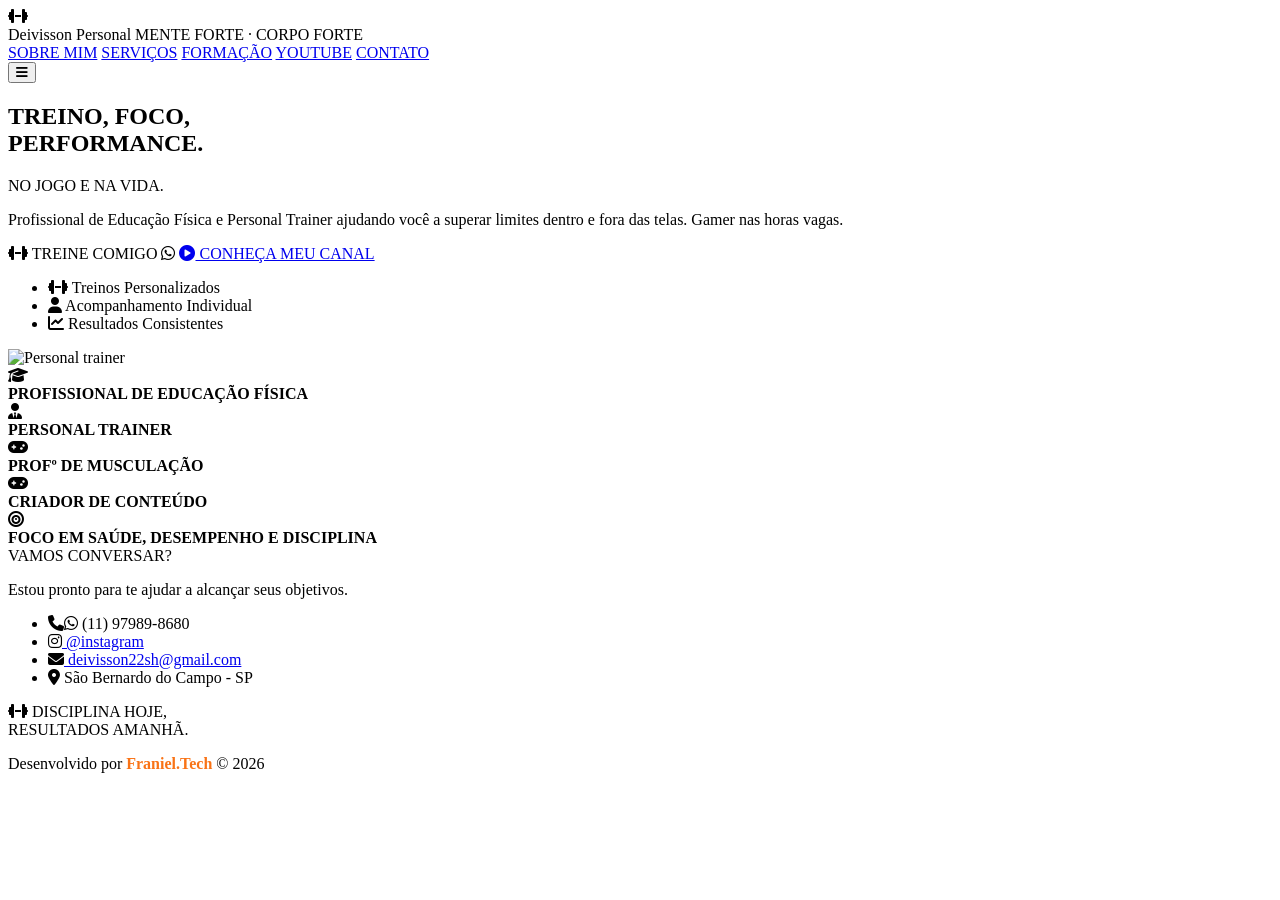
==== index.html @ 3bd62e5f "Commit inicial Upload de Index" ====
<!DOCTYPE html>
<html lang="pt-BR">
<head>
<meta charset="UTF-8">
<meta name="viewport" content="width=device-width, initial-scale=1.0">
<title>Deivisson Personal-T</title>
<link rel="preconnect" href="https://fonts.googleapis.com">
<link href="https://fonts.googleapis.com/css2?family=Poppins:wght@400;500;600;700;800;900&family=Inter:wght@400;500;600;700&display=swap" rel="stylesheet">
<link rel="stylesheet" href="https://cdnjs.cloudflare.com/ajax/libs/font-awesome/6.5.1/css/all.min.css">
<link rel="stylesheet" href="./style/style.css">
</head>
<body>

<!-- ===== HEADER ===== -->
<header class="header" id="header">
  <div class="container header__inner">
    <div class="logo">
      <span class="logo__icon"><i class="fa-solid fa-dumbbell"></i></span>
      <div class="logo__text">
        <span class="logo__title"><span class="dot">Deivisson</span> Personal</span>
        <span class="logo__sub">MENTE FORTE · CORPO FORTE</span>
      </div>
    </div>

    <nav class="nav" id="nav">
      <a href="#sobre" class="nav__link">SOBRE MIM</a>
      <a href="#servicos" class="nav__link">SERVIÇOS</a>
      <a href="#formacao" class="nav__link nav__link--active">FORMAÇÃO</a>
      <a href="#youtube" class="nav__link">YOUTUBE</a>
      <a href="#contato" class="nav__link">CONTATO</a>
    </nav>

    <button class="nav-toggle" id="navToggle" aria-label="Abrir menu">
      <i class="fa-solid fa-bars"></i>
    </button>
  </div>
</header>

<!-- ===== HERO ===== -->
<section class="hero">
  <div class="container hero__grid">

    <div class="hero__content">
      <h1 class="hero__title">
        TREINO, <span class="accent">FOCO, </span><br>
        PERFORMANCE.
      </h1>
      <p class="hero__subtitle">NO JOGO E NA VIDA.</p>
      <p class="hero__desc">
        Profissional de Educação Física e Personal Trainer ajudando você a
        superar limites dentro e fora das telas. <span class="logo__title">Gamer nas horas vagas.</span>
      </p>

      <div class="hero__actions">
        <a onclick="WhatsApp()" class="btn btn--primary">
          <i class="fa-solid fa-dumbbell"></i> TREINE COMIGO <i class="fa-brands fab fa-whatsapp"></i>
        </a>
        <!--<a href="#youtube" class="btn btn--outline">-->
        <a href="https://www.youtube.com/@LiroGameplays" target="_blank" class="btn btn--outline">
          <i class="fa-solid fa-circle-play"></i> CONHEÇA MEU CANAL
        </a>
      </div>

      <ul class="hero__features">
        <li><i class="fa-solid fa-dumbbell"></i> Treinos Personalizados</li>
        <li><i class="fa-solid fa-user"></i> Acompanhamento Individual</li>
        <li><i class="fa-solid fa-chart-line"></i> Resultados Consistentes</li>
      </ul>
    </div>

    <div class="hero__media">
      <div class="hero__frame">
       <!-- <div class="hero__placeholder">
          <i class="fa-solid fa-person-running"></i>-->
          <img src="./media/img01.png" alt="Personal trainer" class="hero__img">
        </div>

      </div>

      <div class="info-card">
        <div class="info-card__item">
          <i class="fa-solid fa-graduation-cap"></i>
          <div>
            <strong>PROFISSIONAL DE EDUCAÇÃO FÍSICA</strong>
            <!--<span>CREF: 123456-G/SP</span>-->
          </div>
        </div>
        <div class="info-card__item">
          <i class="fa-solid fa-user-tie"></i>
          <div><strong>PERSONAL TRAINER</strong></div>
        </div>
        <div class="info-card__item">
          <i class="fa-solid fa-gamepad"></i>
          <div><strong>PROFº DE MUSCULAÇÃO</strong></div>
        </div>
        <div class="info-card__item">
          <i class="fa-solid fa-gamepad"></i>
          <div><strong>CRIADOR DE CONTEÚDO</strong></div>
        </div>
        <div class="info-card__item">
          <i class="fa-solid fa-bullseye"></i>
          <div><strong>FOCO EM SAÚDE, DESEMPENHO E DISCIPLINA</strong></div>
        </div>
      </div>
    </div>

  </div>
</section>

<footer class="footer" id="contato">
  <div class="container footer__grid">
    <div class="footer__contact">
      <span class="contacts">VAMOS CONVERSAR?</span>
      <p>Estou pronto para te ajudar a alcançar seus objetivos.</p>

      <ul class="footer__list">
        <li onclick="WhatsApp()" ><i class="fa-solid fa-phone"></i><i class="fa-brands fab fa-whatsapp"></i> (11) 97989-8680</li>
        <li><i class="fa-brands fa-instagram"></i><a href="https://instagram.com/@"> @instagram</a></li>
        <li><i class="fa-solid fa-envelope"></i><a href="mailto:deivisson22sh@gmail.com"> deivisson22sh@gmail.com</a> </li>
        <li><i class="fa-solid fa-location-dot"></i> São Bernardo do Campo - SP</li>
      </ul>
    </div>

    <div class="footer__quote">
      <p><span class="final__icon"><i class="fa-solid fa-dumbbell"></i> DISCIPLINA HOJE,<br>RESULTADOS AMANHÃ.</p>
    </div>
  </div>

  <div class="footer__bottom">
    <div class="container" class="btn btn--outline">
      <a onclick="WhatsAppFraniel()"> Desenvolvido por <b style="color: #f97316;">Franiel.Tech</b> &copy; 2026 </a>
    </div>
  </div>
</footer>

<script src="./script/script.js"></script>
</body>
</html>
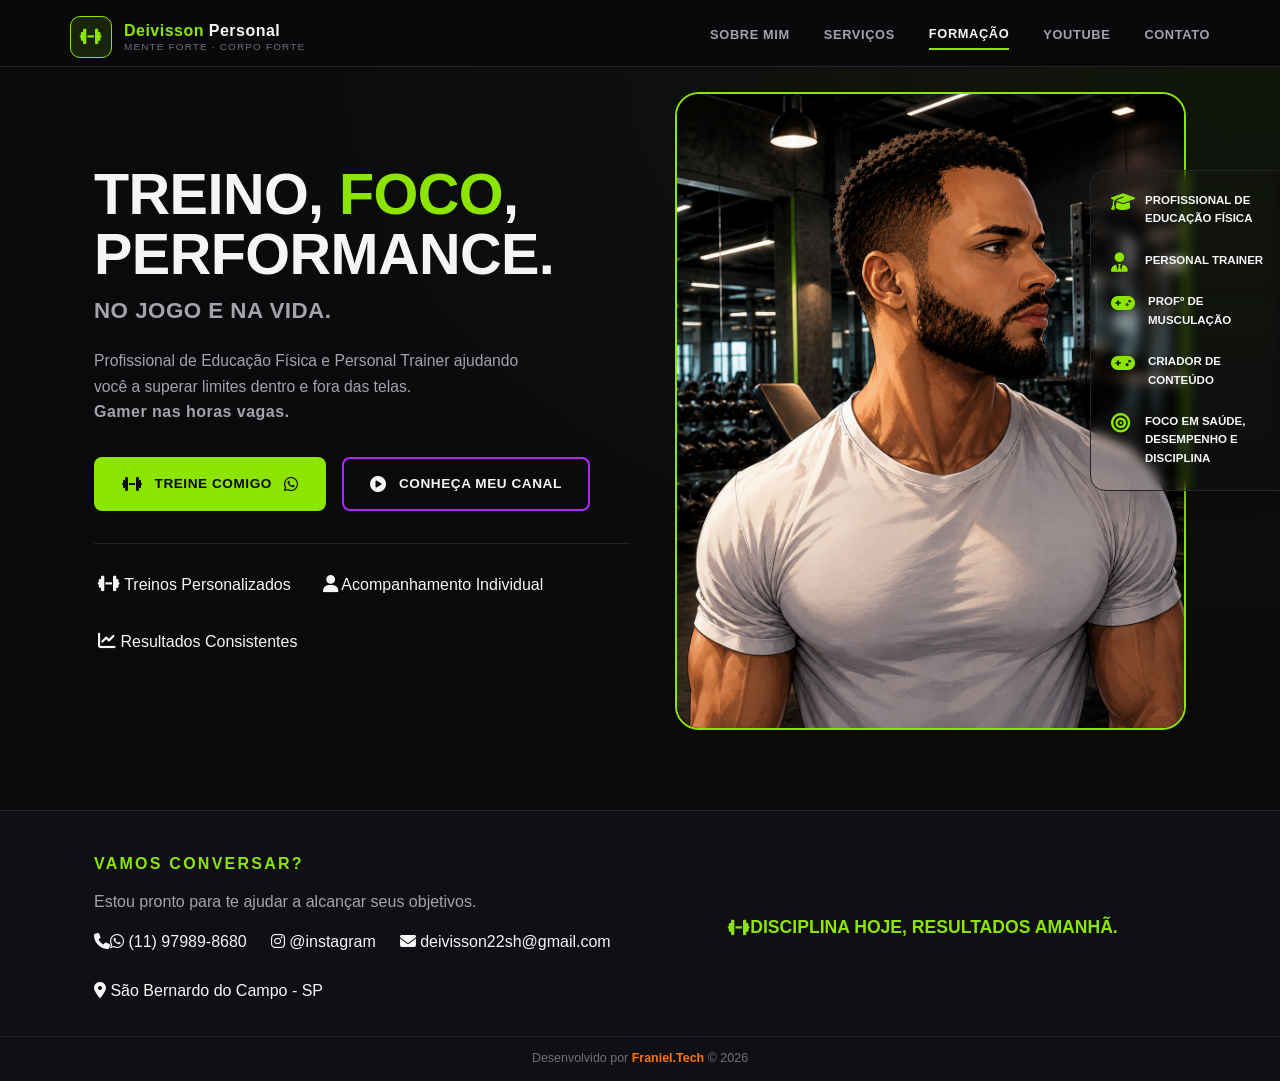
==== commit e8a9942b: "Ajuste e melhroias no css" ====
--- a/index.html
+++ b/index.html
@@ -42,13 +42,13 @@
 
     <div class="hero__content">
       <h1 class="hero__title">
-        TREINO, <span class="accent">FOCO, </span><br>
+        TREINO, <span class="accent">FOCO</span>, <br>
         PERFORMANCE.
       </h1>
       <p class="hero__subtitle">NO JOGO E NA VIDA.</p>
       <p class="hero__desc">
         Profissional de Educação Física e Personal Trainer ajudando você a
-        superar limites dentro e fora das telas. <span class="logo__title">Gamer nas horas vagas.</span>
+        superar limites dentro e fora das telas. <span class="logo__title"><br>Gamer nas horas vagas.</span>
       </p>
 
       <div class="hero__actions">
@@ -122,7 +122,7 @@
     </div>
 
     <div class="footer__quote">
-      <p><span class="final__icon"><i class="fa-solid fa-dumbbell"></i> DISCIPLINA HOJE,<br>RESULTADOS AMANHÃ.</p>
+      <p><span class="final__icon"><i class="fa-solid fa-dumbbell"></i> DISCIPLINA HOJE, RESULTADOS AMANHÃ.</p>
     </div>
   </div>
 
--- a/style/style.css
+++ b/style/style.css
@@ -0,0 +1,759 @@
+/* ==========================================================================
+   MOVE & PLAY — STYLESHEET
+   Índice:
+   1. Reset
+   2. Tokens (cores, espaçamento, tipografia)
+   3. Base (html, body, elementos globais)
+   4. Utilitários (container, títulos, textos de destaque)
+   5. Componentes (botões, cards, listas)
+   6. Header / Navegação
+   7. Seções (Hero, Sobre, Serviços, Split, Footer)
+   8. Responsivo (1024px / 768px / 480px)
+   9. Acessibilidade (reduced motion)
+   ========================================================================== */
+ 
+ 
+/* ==========================================================================
+   1. RESET
+   ========================================================================== */
+*,
+*::before,
+*::after {
+  margin: 0;
+  padding: 0;
+  box-sizing: border-box;
+}
+ 
+ul { list-style: none; }
+a  { text-decoration: none; color: inherit; }
+i  { line-height: 1; }
+img { max-width: 100%; display: block; }
+ 
+ 
+/* ==========================================================================
+   2. TOKENS
+   ========================================================================== */
+:root {
+  /* Cores */
+  --bg: #0a0a0d;
+  --bg-alt: #101014;
+  --bg-card: #131317;
+  --border: #232329;
+ 
+  --green: #8ce500;
+  --green-soft: rgba(140, 229, 0, 0.12);
+  --purple: #b026ff;
+  --purple-soft: rgba(176, 38, 255, 0.12);
+ 
+  --white: #f5f5f7;
+  --gray: #a3a3ad;
+  --gray-dim: #6f6f78;
+ 
+  /* Tipografia */
+  --font-display: 'Poppins', sans-serif;
+  --font-body: 'Inter', sans-serif;
+ 
+  /* Escala de espaçamento (evita números soltos pelo arquivo) */
+  --space-1: 4px;
+  --space-2: 8px;
+  --space-3: 12px;
+  --space-4: 16px;
+  --space-5: 20px;
+  --space-6: 24px;
+  --space-8: 32px;
+  --space-10: 40px;
+  --space-12: 48px;
+  --space-16: 64px;
+  --space-20: 80px;
+ 
+  /* Layout */
+  --radius-sm: 8px;
+  --radius-md: 10px;
+  --radius-lg: 15px;
+  --radius-xl: 24px;
+  --container: 1140px;
+ 
+  /* Transições reutilizáveis */
+  --ease: 0.25s ease;
+}
+ 
+ 
+/* ==========================================================================
+   3. BASE
+   ========================================================================== */
+html {
+  scroll-behavior: smooth;
+}
+ 
+body {
+  background: var(--bg);
+  color: var(--white);
+  font-family: var(--font-body);
+  line-height: 1.6;
+  -webkit-font-smoothing: antialiased;
+}
+ 
+:focus-visible {
+  outline: 2px solid var(--green);
+  outline-offset: 3px;
+}
+ 
+ 
+/* ==========================================================================
+   4. UTILITÁRIOS
+   ========================================================================== */
+.container {
+  max-width: var(--container);
+  margin: 0 auto;
+  padding: 0 var(--space-6);
+}
+ 
+/* Rótulo pequeno de destaque acima de um título de seção (ex: "SOBRE MIM") */
+.contacts {
+  display: inline-block;
+  font-family: var(--font-display);
+  font-weight: 700;
+  font-size: 1rem;
+  letter-spacing: 0.14em;
+  color: var(--green);
+  margin-bottom: var(--space-3);
+}
+.contacts--purple { color: var(--purple); }
+ 
+.section-title {
+  font-family: var(--font-display);
+  font-weight: 800;
+  font-size: clamp(1.6rem, 3vw, 2.2rem);
+  letter-spacing: 0.01em;
+  margin-bottom: var(--space-5);
+}
+.section-title--center {
+  text-align: center;
+  margin-bottom: var(--space-12);
+}
+ 
+ 
+/* ==========================================================================
+   5. COMPONENTES
+   ========================================================================== */
+ 
+/* --- Botões --- */
+.btn {
+  display: inline-flex;
+  align-items: center;
+  gap: var(--space-3);
+  padding: 14px 26px;
+  border: 2px solid transparent;
+  border-radius: var(--radius-sm);
+  font-family: var(--font-display);
+  font-weight: 600;
+  font-size: 0.85rem;
+  letter-spacing: 0.04em;
+  cursor: pointer;
+  transition: transform var(--ease), box-shadow var(--ease), background var(--ease);
+}
+.btn i { font-size: 1rem; }
+ 
+.btn--primary {
+  background: var(--green);
+  color: var(--bg);
+}
+.btn--primary:hover {
+  transform: translateY(-2px);
+  box-shadow: 0 10px 24px var(--green-soft);
+}
+ 
+.btn--outline {
+  background: transparent;
+  border-color: var(--purple);
+  color: var(--white);
+}
+.btn--outline:hover {
+  background: var(--purple-soft);
+  box-shadow: 0 10px 24px var(--purple-soft);
+  transform: translateY(-2px);
+}
+ 
+/* --- Listas com ícone --- */
+.icon-list li {
+  display: flex;
+  align-items: center;
+  gap: var(--space-3);
+  font-size: 0.85rem;
+  color: var(--gray);
+}
+.icon-list i { color: var(--green); }
+ 
+ 
+/* ==========================================================================
+   6. HEADER / NAVEGAÇÃO
+   ========================================================================== */
+.header {
+  position: sticky;
+  top: 0;
+  z-index: 100;
+  background: rgba(10, 10, 13, 0.85);
+  backdrop-filter: blur(10px);
+  border-bottom: 1px solid var(--border);
+}
+ 
+.header__inner {
+  display: flex;
+  align-items: center;
+  justify-content: space-between;
+  padding: var(--space-4) 0 var(--space-2);
+}
+ 
+.logo {
+  display: flex;
+  align-items: center;
+  gap: var(--space-3);
+}
+ 
+.logo__icon {
+  width: 42px;
+  height: 42px;
+  display: flex;
+  align-items: center;
+  justify-content: center;
+  color: var(--green);
+  font-size: 1.1rem;
+}
+
+.final__icon {
+  display: flex;
+  align-items: center;
+  justify-content: center;
+  color: var(--green);
+  font-size: 1.1rem;
+}
+
+.logo__icon {
+  border: 1px solid var(--green);
+  border-radius: var(--radius-md);
+  background: var(--green-soft);
+}
+ 
+.logo__text {
+  display: flex;
+  flex-direction: column;
+  line-height: 1.2;
+}
+.logo__title {
+  font-family: var(--font-display);
+  font-weight: 800;
+  font-size: 1rem;
+  letter-spacing: 0.03em;
+}
+.logo__title .dot { color: var(--green); }
+.logo__sub {
+  font-size: 0.62rem;
+  letter-spacing: 0.12em;
+  color: var(--gray-dim);
+}
+ 
+.nav {
+  display: flex;
+  align-items: center;
+  gap: 34px;
+}
+.nav__link {
+  font-family: var(--font-display);
+  font-size: 0.8rem;
+  font-weight: 600;
+  letter-spacing: 0.05em;
+  color: var(--gray);
+  padding-bottom: var(--space-1);
+  transition: color var(--ease);
+}
+.nav__link:hover { color: var(--white); }
+.nav__link--active {
+  color: var(--white);
+  border-bottom: 2px solid var(--green);
+}
+.nav__link--accent { color: var(--green); }
+ 
+.nav-toggle {
+  display: none;
+  background: none;
+  border: none;
+  color: var(--white);
+  font-size: 1.4rem;
+  cursor: pointer;
+}
+ 
+ 
+/* ==========================================================================
+   7. HERO
+   ========================================================================== */
+.hero {
+  padding: 25px 0 var(--space-20);
+  background:
+    radial-gradient(ellipse at top right, rgba(140, 229, 0, 0.06), transparent 60%),
+    var(--bg);
+}
+ 
+.hero__grid {
+  display: grid;
+  grid-template-columns: 1.05fr 1fr;
+  gap: 45px;
+  align-items: center;
+}
+ 
+.hero__title {
+  font-family: var(--font-display);
+  font-weight: 900;
+  font-size: clamp(2.4rem, 5vw, 3.6rem);
+  line-height: 1.05;
+  letter-spacing: -0.01em;
+}
+.hero__title .accent { color: var(--green); }
+ 
+.hero__subtitle {
+  font-family: var(--font-display);
+  font-weight: 700;
+  font-size: clamp(1.1rem, 2vw, 1.4rem);
+  color: var(--gray);
+  letter-spacing: 0.02em;
+  margin-top: var(--space-2);
+}
+ 
+.hero__desc {
+  max-width: 440px;
+  color: var(--gray);
+  font-size: 0.98rem;
+  margin-top: var(--space-5);
+}
+ 
+.hero__actions {
+  display: flex;
+  flex-wrap: wrap;
+  gap: var(--space-4);
+  margin-top: var(--space-8);
+}
+ 
+.hero__features {
+  display: flex;
+  flex-wrap: wrap;
+  gap: var(--space-6);
+  margin-top: var(--space-8);
+  padding-top: var(--space-6);
+  border-top: 1px solid var(--border);
+}
+.hero__features li {
+  border-radius: 25px;
+  padding: var(--space-1);
+  transition: background-color var(--ease), color var(--ease), box-shadow var(--ease);
+}
+.hero__features li:hover {
+  background-color: var(--purple-soft);
+  color: var(--white);
+  box-shadow: 3px 6px 14px 0 var(--purple-soft);
+}
+.hero__features i { font-size: 1.1rem; }
+ 
+/* --- Mídia do hero --- */
+.hero__media { position: relative; }
+ 
+.hero__frame {
+  position: relative;
+  aspect-ratio: 4 / 5;
+  border: 2px solid var(--green);
+  border-radius: var(--radius-xl);
+  overflow: hidden;
+  background: linear-gradient(160deg, #16181a, #0a0a0d 70%);
+}
+ 
+.hero__placeholder {
+  width: 100%;
+  height: 100%;
+  display: flex;
+  align-items: center;
+  justify-content: center;
+  color: var(--border);
+  font-size: 6rem;
+  background: repeating-linear-gradient(135deg, rgba(140, 229, 0, 0.04) 0 2px, transparent 2px 24px);
+}
+ 
+.hero__img,
+.about__img,
+.youtube__img {
+  width: 100%;
+  height: 100%;
+  object-fit: cover;
+}
+ 
+/* --- Card de credenciais flutuante --- */
+.info-card {
+  position: absolute;
+  top: 170px;
+  right: -25px;
+  width: 215px;
+  display: flex;
+  flex-direction: column;
+  gap: var(--space-5);
+  padding: var(--space-5);
+  border: 1px solid var(--border);
+  border-radius: var(--radius-lg);
+  box-shadow: 0 20px 40px rgba(0, 0, 0, 0.2);
+  backdrop-filter: blur(6px);
+}
+ 
+.info-card__item {
+  display: flex;
+  align-items: flex-start;
+  gap: 14px;
+  font-size: 0.72rem;
+}
+.info-card__item i {
+  min-width: 20px;
+  margin-top: 2px;
+  color: var(--green);
+  font-size: 1.2rem;
+}
+.info-card__item strong {
+  display: block;
+  font-family: var(--font-display);
+  font-weight: 700;
+  font-size: 0.72rem;
+  margin-bottom: 3px;
+}
+.info-card__item span {
+  color: var(--gray-dim);
+  font-size: 0.68rem;
+}
+ 
+ 
+/* ==========================================================================
+   7.1 SOBRE MIM
+   ========================================================================== */
+.about {
+  padding: var(--space-20) 0;
+  background: var(--bg-alt);
+}
+ 
+.about__grid {
+  display: grid;
+  grid-template-columns: 0.9fr 1.1fr;
+  gap: 60px;
+  align-items: center;
+}
+ 
+.about__placeholder {
+  aspect-ratio: 4 / 5;
+  display: flex;
+  align-items: center;
+  justify-content: center;
+  border: 2px solid var(--green);
+  border-radius: 20px;
+  background: linear-gradient(160deg, #16181a, #0a0a0d 70%);
+  color: var(--border);
+  font-size: 5rem;
+  transform: rotate(-2deg);
+}
+ 
+.about__content p {
+  max-width: 520px;
+  color: var(--gray);
+  margin-bottom: var(--space-4);
+}
+ 
+.stats {
+  display: grid;
+  grid-template-columns: repeat(4, 1fr);
+  gap: var(--space-4);
+  margin-top: var(--space-8);
+}
+ 
+.stat {
+  background: var(--bg-card);
+  border: 1px solid var(--border);
+  border-radius: var(--radius-lg);
+  padding: var(--space-5) 14px;
+  text-align: left;
+}
+.stat i {
+  display: block;
+  margin-bottom: var(--space-3);
+  color: var(--green);
+  font-size: 1.3rem;
+}
+.stat strong {
+  display: block;
+  font-family: var(--font-display);
+  font-weight: 800;
+  font-size: 1.15rem;
+}
+.stat span {
+  display: block;
+  margin-top: var(--space-1);
+  color: var(--gray-dim);
+  font-size: 0.66rem;
+  letter-spacing: 0.04em;
+}
+ 
+ 
+/* ==========================================================================
+   7.2 SERVIÇOS
+   ========================================================================== */
+.services { padding: var(--space-20) 0; }
+ 
+.services__grid {
+  display: grid;
+  grid-template-columns: repeat(3, 1fr);
+  gap: var(--space-6);
+}
+ 
+.service-card {
+  background: var(--bg-card);
+  border: 1px solid var(--border);
+  border-radius: var(--radius-lg);
+  padding: var(--space-8) 28px;
+  transition: transform var(--ease), border-color var(--ease);
+}
+.service-card:hover {
+  transform: translateY(-6px);
+  border-color: var(--green);
+}
+.service-card__icon {
+  display: block;
+  margin-bottom: var(--space-5);
+  color: var(--green);
+  font-size: 1.8rem;
+}
+.service-card h3 {
+  font-family: var(--font-display);
+  font-weight: 700;
+  font-size: 1.05rem;
+  margin-bottom: var(--space-3);
+}
+.service-card p {
+  color: var(--gray);
+  font-size: 0.88rem;
+  margin-bottom: var(--space-5);
+}
+ 
+.check-list li { padding: var(--space-2) 0; }
+.check-list i { font-size: 0.8rem; }
+ 
+ 
+/* ==========================================================================
+   7.3 FORMAÇÃO / YOUTUBE (split)
+   ========================================================================== */
+.split {
+  display: grid;
+  grid-template-columns: 1fr 1fr;
+}
+.split__col { padding: var(--space-20) 60px; }
+ 
+.split__col--formation { background: var(--bg-alt); }
+.split__col--youtube {
+  background:
+    radial-gradient(ellipse at top left, rgba(176, 38, 255, 0.14), transparent 60%),
+    var(--bg-card);
+}
+.split__col--youtube p {
+  max-width: 400px;
+  color: var(--gray);
+  margin-bottom: var(--space-6);
+}
+ 
+.formation-item {
+  display: flex;
+  align-items: flex-start;
+  gap: 18px;
+  padding: var(--space-5) 0;
+  border-bottom: 1px solid var(--border);
+}
+.formation-item:last-child { border-bottom: none; }
+.formation-item i {
+  flex-shrink: 0;
+  width: 44px;
+  height: 44px;
+  display: flex;
+  align-items: center;
+  justify-content: center;
+  border: 1px solid var(--green);
+  border-radius: var(--radius-md);
+  background: var(--green-soft);
+  color: var(--green);
+  font-size: 1.4rem;
+}
+.formation-item strong {
+  display: block;
+  font-family: var(--font-display);
+  font-weight: 700;
+  font-size: 0.95rem;
+  margin-bottom: var(--space-1);
+}
+.formation-item span {
+  color: var(--gray-dim);
+  font-size: 0.82rem;
+}
+ 
+.youtube__placeholder {
+  aspect-ratio: 16 / 9;
+  display: flex;
+  align-items: center;
+  justify-content: center;
+  margin-top: var(--space-8);
+  border: 1px solid var(--purple);
+  border-radius: var(--radius-lg);
+  background: linear-gradient(160deg, #1a1420, #0a0a0d 70%);
+  color: var(--purple);
+  font-size: 3.5rem;
+}
+ 
+ 
+/* ==========================================================================
+   7.4 FOOTER
+   ========================================================================== */
+.footer {
+  padding-top: var(--space-10);
+  background: var(--bg-alt);
+  border-top: 1px solid var(--border);
+}
+ 
+.footer__grid {
+  display: grid;
+  grid-template-columns: 1fr 1fr;
+  gap: var(--space-10);
+  align-items: center;
+  padding-bottom: var(--space-8);
+}
+ 
+.footer__contact p {
+  color: var(--gray);
+  margin-bottom: 14px;
+}
+ 
+.footer__list {
+  display: flex;
+  flex-wrap: wrap;
+  gap: var(--space-6);
+}
+ 
+.footer__quote {
+  position: relative;
+  text-align: right;
+}
+.quote-icon {
+  display: block;
+  margin-bottom: var(--space-2);
+  color: var(--border);
+  font-size: 2.5rem;
+}
+.footer__quote p {
+  font-family: var(--font-display);
+  font-weight: 800;
+  font-size: clamp(1.3rem, 2.5vw, 1.8rem);
+  line-height: 1.25;
+}
+ 
+.footer__bottom {
+  padding: var(--space-3) 0;
+  border-top: 1px solid var(--border);
+  color: var(--gray-dim);
+  font-size: 0.78rem;
+  text-align: center;
+}
+ 
+ 
+/* ==========================================================================
+   8. RESPONSIVO
+   Breakpoints: 1024px (tablet) · 768px (tablet retrato / mobile grande) · 480px (celular)
+   ========================================================================== */
+ 
+/* --- ≤ 1024px: tablets --- */
+@media (max-width: 1024px) {
+  .hero__grid {
+    grid-template-columns: 1fr;
+  }
+  .hero__media { max-width: 420px; margin: 0 auto; }
+ 
+  .about__grid { grid-template-columns: 1fr; }
+  .about__grid { display: flex; flex-direction: column-reverse; }
+  .about__placeholder { max-width: 420px; margin: 0 auto; }
+ 
+  .services__grid { grid-template-columns: repeat(2, 1fr); }
+ 
+  .split { grid-template-columns: 1fr; }
+  .split__col { padding: var(--space-16) var(--space-8); }
+ 
+  .footer__grid { grid-template-columns: 1fr; text-align: left; }
+  .footer__quote { text-align: left; }
+}
+ 
+/* --- ≤ 768px: mobile grande / tablet retrato --- */
+@media (max-width: 768px) {
+  .container { padding: 0 var(--space-4); }
+ 
+  /* Menu vira painel deslizante no topo */
+  .nav {
+    position: fixed;
+    top: 73px;
+    left: 0;
+    right: 0;
+    z-index: 99;
+    flex-direction: column;
+    align-items: flex-start;
+    gap: 0;
+    padding: var(--space-3) var(--space-6) var(--space-6);
+    background: var(--bg);
+    border-bottom: 1px solid var(--border);
+    transform: translateY(-120%);
+    opacity: 0;
+    transition: transform var(--ease), opacity var(--ease);
+  }
+  .nav.is-open { transform: translateY(0); opacity: 1; }
+  .nav__link {
+    width: 100%;
+    padding: var(--space-4) 0;
+    border-bottom: 1px solid var(--border);
+  }
+  .nav-toggle { display: block; }
+ 
+  .hero { padding: var(--space-5) 0; }
+  .hero__actions { flex-direction: column; align-items: stretch; }
+  .hero__actions .btn { justify-content: center; }
+ 
+  .info-card {
+    position: static;
+    width: 100%;
+  }
+ 
+  .stats { grid-template-columns: repeat(2, 1fr); }
+  .services__grid { grid-template-columns: 1fr; }
+  .split__col { padding: var(--space-12) var(--space-6); }
+ 
+  .contacts { font-size: 1.1rem; }
+}
+ 
+/* --- ≤ 480px: celular --- */
+@media (max-width: 480px) {
+  .hero__title { font-size: 2rem; }
+  .hero__frame { max-width: 260px; margin: 0 auto; }
+ 
+  .stats { grid-template-columns: 1fr 1fr; gap: var(--space-3); }
+  .stat { padding: var(--space-4) var(--space-3); }
+ 
+  .footer { padding: var(--space-3); }
+  .footer__grid { padding-bottom: var(--space-3); }
+  .footer__quote p {
+    position: static;
+    text-align: left;
+  }
+ 
+  .logo__sub { display: none; } /* evita quebra de linha em telas muito estreitas */
+}
+ 
+ 
+/* ==========================================================================
+   9. ACESSIBILIDADE
+   ========================================================================== */
+@media (prefers-reduced-motion: reduce) {
+  * {
+    transition: none !important;
+    scroll-behavior: auto !important;
+  }
+}
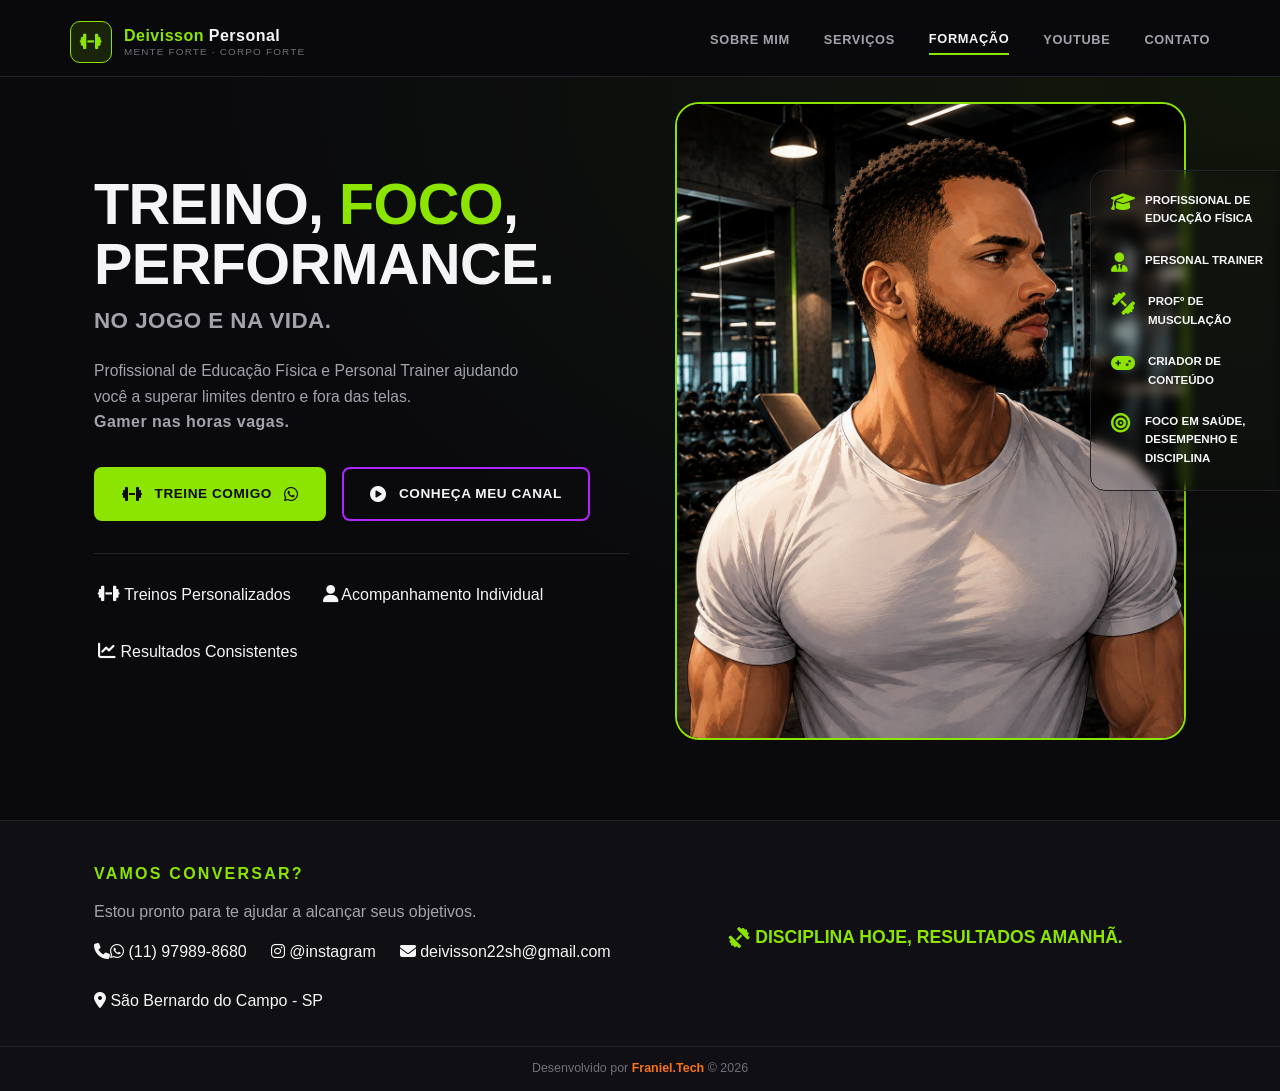
==== commit 4f7e0db4: "Ajustes de css no mobile" ====
--- a/index.html
+++ b/index.html
@@ -11,7 +11,6 @@
 </head>
 <body>
 
-<!-- ===== HEADER ===== -->
 <header class="header" id="header">
   <div class="container header__inner">
     <div class="logo">
@@ -36,7 +35,6 @@
   </div>
 </header>
 
-<!-- ===== HERO ===== -->
 <section class="hero">
   <div class="container hero__grid">
 
@@ -90,7 +88,7 @@
           <div><strong>PERSONAL TRAINER</strong></div>
         </div>
         <div class="info-card__item">
-          <i class="fa-solid fa-gamepad"></i>
+          <i class="fa-solid fa-dumbbell" id="dumbbell_right"></i>
           <div><strong>PROFº DE MUSCULAÇÃO</strong></div>
         </div>
         <div class="info-card__item">
@@ -99,7 +97,7 @@
         </div>
         <div class="info-card__item">
           <i class="fa-solid fa-bullseye"></i>
-          <div><strong>FOCO EM SAÚDE, DESEMPENHO E DISCIPLINA</strong></div>
+          <div><strong> FOCO EM SAÚDE, DESEMPENHO E DISCIPLINA</strong></div>
         </div>
       </div>
     </div>
@@ -122,7 +120,7 @@
     </div>
 
     <div class="footer__quote">
-      <p><span class="final__icon"><i class="fa-solid fa-dumbbell"></i> DISCIPLINA HOJE, RESULTADOS AMANHÃ.</p>
+      <p><span class="dumbbell__icon"><i class="fa-solid fa-dumbbell" id="dumbbell_left"></i> DISCIPLINA HOJE, RESULTADOS AMANHÃ.</p>
     </div>
   </div>
 
--- a/style/style.css
+++ b/style/style.css
@@ -75,6 +75,9 @@
  
   /* Transições reutilizáveis */
   --ease: 0.25s ease;
+
+  /* Padronização de fundo desfocado*/
+  --blur-filter: blur(6px);
 }
  
  
@@ -195,6 +198,7 @@
   background: rgba(10, 10, 13, 0.85);
   backdrop-filter: blur(10px);
   border-bottom: 1px solid var(--border);
+  padding: 5px;
 }
  
 .header__inner {
@@ -220,12 +224,22 @@
   font-size: 1.1rem;
 }
 
-.final__icon {
+.dumbbell__icon{
   display: flex;
   align-items: center;
   justify-content: center;
   color: var(--green);
   font-size: 1.1rem;
+}
+
+#dumbbell_left{
+  transform: rotate(-45deg);
+  padding: 5px;
+}
+
+#dumbbell_right{
+  transform: rotate(45deg);
+
 }
 
 .logo__icon {
@@ -657,7 +671,7 @@
   font-size: 0.78rem;
   text-align: center;
 }
- 
+
  
 /* ==========================================================================
    8. RESPONSIVO
@@ -682,34 +696,69 @@
  
   .footer__grid { grid-template-columns: 1fr; text-align: left; }
   .footer__quote { text-align: left; }
-}
- 
-/* --- ≤ 768px: mobile grande / tablet retrato --- */
-@media (max-width: 768px) {
-  .container { padding: 0 var(--space-4); }
- 
-  /* Menu vira painel deslizante no topo */
-  .nav {
+  .info-card {
+        position: absolute;
+        top: 600px;
+        right: 105px;
+  }
+.nav {
     position: fixed;
-    top: 73px;
-    left: 0;
-    right: 0;
+    top: 50px;
+    right: 10px;
     z-index: 99;
     flex-direction: column;
     align-items: flex-start;
     gap: 0;
     padding: var(--space-3) var(--space-6) var(--space-6);
-    background: var(--bg);
-    border-bottom: 1px solid var(--border);
     transform: translateY(-120%);
-    opacity: 0;
     transition: transform var(--ease), opacity var(--ease);
+    border: 1px solid var(--border);
+    border-radius: var(--radius-lg);
+    box-shadow: 0 20px 40px rgba(0, 0, 0, 0.2);
+    background-color: rgba(0, 0, 0, 0.75);
   }
+
   .nav.is-open { transform: translateY(0); opacity: 1; }
+
   .nav__link {
     width: 100%;
     padding: var(--space-4) 0;
     border-bottom: 1px solid var(--border);
+
+  }
+  .nav-toggle { display: block; }
+ 
+}
+
+/* --- ≤ 768px: mobile grande / tablet retrato --- */
+@media (max-width: 768px) {
+  .container { padding: 0 var(--space-4); }
+ 
+  /* Menu vira painel deslizante no topo */
+  .nav {
+    position: fixed;
+    top: 50px;
+    right: 10px;
+    z-index: 99;
+    flex-direction: column;
+    align-items: flex-start;
+    gap: 0;
+    padding: var(--space-3) var(--space-6) var(--space-6);
+    transform: translateY(-120%);
+    transition: transform var(--ease), opacity var(--ease);
+    border: 1px solid var(--border);
+    border-radius: var(--radius-lg);
+    box-shadow: 0 20px 40px rgba(0, 0, 0, 0.2);
+    background-color: rgba(0, 0, 0, 0.75);
+  }
+
+  .nav.is-open { transform: translateY(0); opacity: 1; }
+
+  .nav__link {
+    width: 100%;
+    padding: var(--space-4) 0;
+    border-bottom: 1px solid var(--border);
+
   }
   .nav-toggle { display: block; }
  
@@ -717,10 +766,12 @@
   .hero__actions { flex-direction: column; align-items: stretch; }
   .hero__actions .btn { justify-content: center; }
  
-  .info-card {
-    position: static;
-    width: 100%;
-  }
+    .info-card {
+        right: 60px; 
+        position: static;
+        width: auto;
+        height: auto;
+    }
  
   .stats { grid-template-columns: repeat(2, 1fr); }
   .services__grid { grid-template-columns: 1fr; }
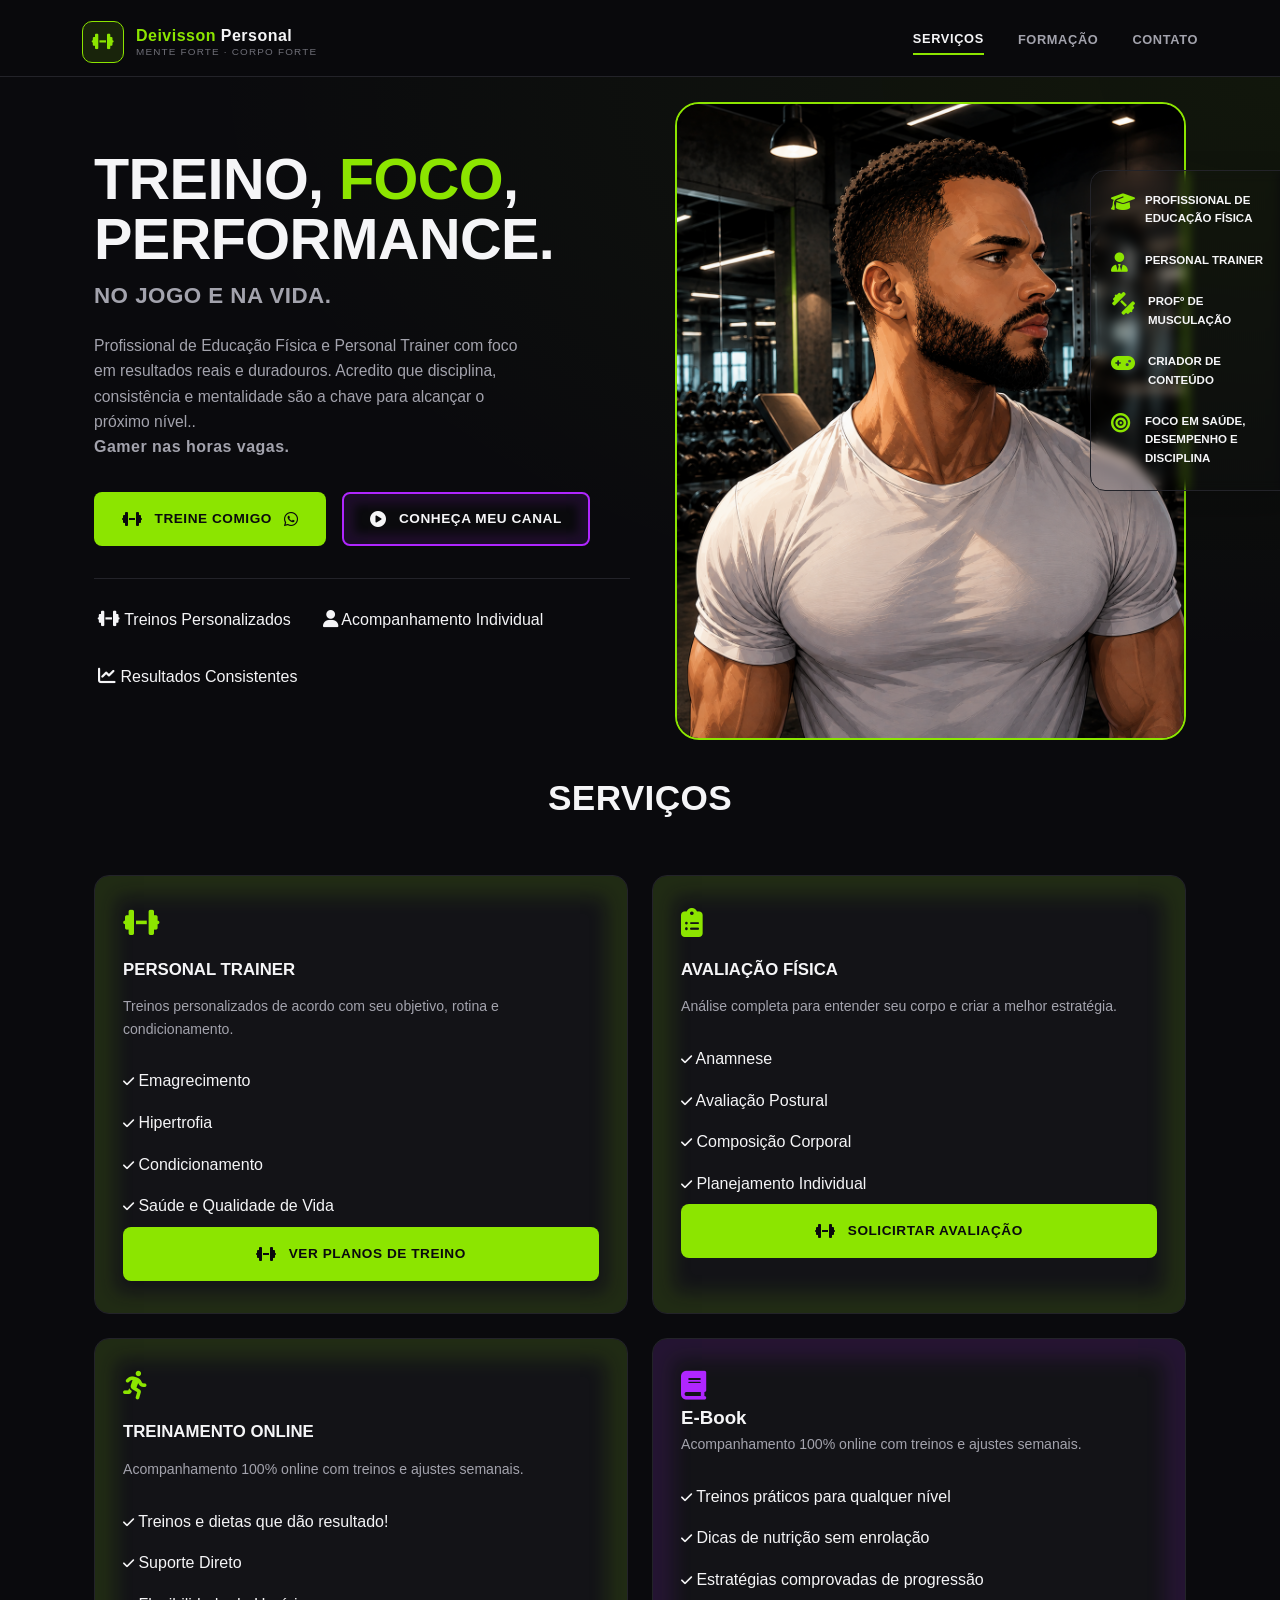
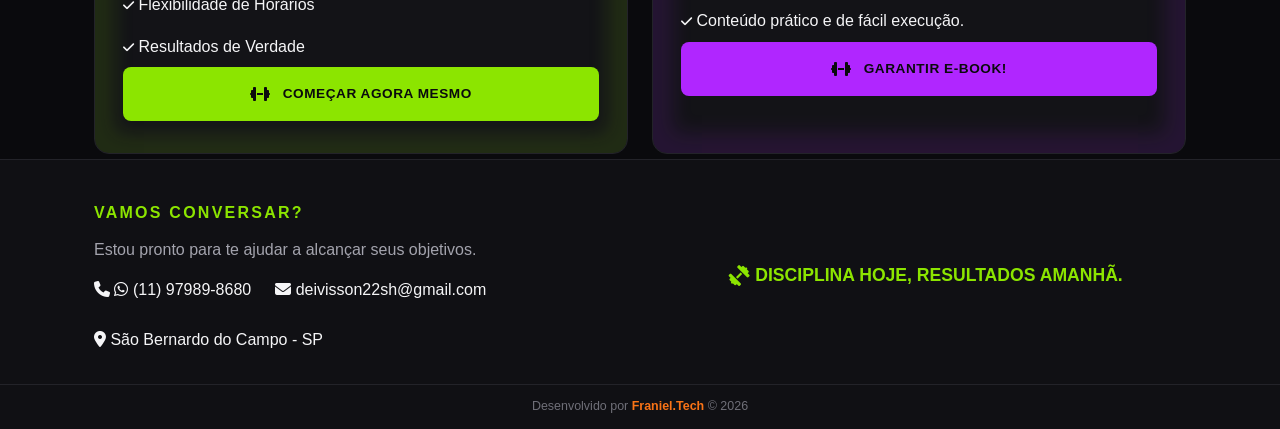
==== commit 4d1e8d85: "Adicionada seção de Serviços, melhoria no css e js. Feito direcionamento via js de acordo com cada b" ====
--- a/index.html
+++ b/index.html
@@ -22,10 +22,8 @@
     </div>
 
     <nav class="nav" id="nav">
-      <a href="#sobre" class="nav__link">SOBRE MIM</a>
       <a href="#servicos" class="nav__link">SERVIÇOS</a>
       <a href="#formacao" class="nav__link nav__link--active">FORMAÇÃO</a>
-      <a href="#youtube" class="nav__link">YOUTUBE</a>
       <a href="#contato" class="nav__link">CONTATO</a>
     </nav>
 
@@ -45,12 +43,11 @@
       </h1>
       <p class="hero__subtitle">NO JOGO E NA VIDA.</p>
       <p class="hero__desc">
-        Profissional de Educação Física e Personal Trainer ajudando você a
-        superar limites dentro e fora das telas. <span class="logo__title"><br>Gamer nas horas vagas.</span>
+        Profissional de Educação Física e Personal Trainer  com foco em resultados reais e duradouros. Acredito que disciplina, consistência e mentalidade são a chave para alcançar o próximo nível.. <span class="logo__title"><br>Gamer nas horas vagas.</span>
       </p>
 
       <div class="hero__actions">
-        <a onclick="WhatsApp()" class="btn btn--primary">
+        <a id="WhatsApp" onclick="WhatsApp(this.id)" class="btn btn--primary">
           <i class="fa-solid fa-dumbbell"></i> TREINE COMIGO <i class="fa-brands fab fa-whatsapp"></i>
         </a>
         <!--<a href="#youtube" class="btn btn--outline">-->
@@ -73,6 +70,7 @@
           <img src="./media/img01.png" alt="Personal trainer" class="hero__img">
         </div>
 
+</section>
       </div>
 
       <div class="info-card">
@@ -104,6 +102,76 @@
 
   </div>
 </section>
+ 
+<!-- ===== SERVIÇOS ===== -->
+<section class="services" id="servicos">
+  <div class="container">
+    <h2 class="section-title section-title--center">SERVIÇOS</h2>
+ 
+    <div class="services__grid">
+      <div class="service-card" >
+        <i class="fa-solid fa-dumbbell service-card__icon"></i>
+        <h3>PERSONAL TRAINER</h3>
+        <p>Treinos personalizados de acordo com seu objetivo, rotina e condicionamento.</p>
+        <ul class="check-list">
+          <li><i class="fa-solid fa-check"></i> Emagrecimento</li>
+          <li><i class="fa-solid fa-check"></i> Hipertrofia</li>
+          <li><i class="fa-solid fa-check"></i> Condicionamento</li>
+          <li><i class="fa-solid fa-check"></i> Saúde e Qualidade de Vida</li>
+        </ul>
+          <a id="personal" onclick="WhatsApp(this.id)" class="btn btn--primary" style="width: 100%; justify-content: center;">
+          <i class="fa-solid fa-dumbbell"></i> VER PLANOS DE TREINO
+        </a>
+      </div>
+ 
+      <div class="service-card" >
+        <i class="fa-solid fa-clipboard-list service-card__icon"></i>
+        <h3>AVALIAÇÃO FÍSICA</h3>
+        <p>Análise completa para entender seu corpo e criar a melhor estratégia.</p>
+        <ul class="check-list">
+          <li><i class="fa-solid fa-check"></i> Anamnese</li>
+          <li><i class="fa-solid fa-check"></i> Avaliação Postural</li>
+          <li><i class="fa-solid fa-check"></i> Composição Corporal</li>
+          <li><i class="fa-solid fa-check"></i> Planejamento Individual</li>
+        </ul>
+          <a id="aval_fisica" onclick="WhatsApp(this.id)" class="btn btn--primary" style="width: 100%; justify-content: center;">
+          <i class="fa-solid fa-dumbbell"></i> SOLICIRTAR AVALIAÇÃO
+        </a>
+      </div>
+ 
+      <div class="service-card" >
+        <i class="fa-solid fa-person-running service-card__icon"></i>
+        <h3>TREINAMENTO ONLINE</h3>
+        <p>Acompanhamento 100% online com treinos e ajustes semanais.</p>
+        <ul class="check-list">
+          <li><i class="fa-solid fa-check"></i> Treinos e dietas que dão resultado!</li>
+          <li><i class="fa-solid fa-check"></i> Suporte Direto</li>
+          <li><i class="fa-solid fa-check"></i> Flexibilidade de Horários</li>
+          <li><i class="fa-solid fa-check"></i> Resultados de Verdade</li>
+        </ul>
+        <a id="treino_online" onclick="WhatsApp(this.id)" class="btn btn--primary" style="width: 100%; justify-content: center;">
+          <i  class="fa-solid fa-dumbbell"></i> COMEÇAR AGORA MESMO 
+        </a>
+      </div>
+
+      <div class="service-card-2" id="ebook">
+        <i class="fa-solid fa-book" style="color: var(--purple); font-size: 1.8rem;"></i>
+        <h3>E-Book</h3>
+        <p>Acompanhamento 100% online com treinos e ajustes semanais.</p>
+        <ul class="check-list">
+          <li><i class="fa-solid fa-check"></i> Treinos práticos para qualquer nível</li>
+          <li><i class="fa-solid fa-check"></i> Dicas de nutrição sem enrolação </li>
+          <li><i class="fa-solid fa-check"></i> Estratégias comprovadas de progressão </li>
+          <li><i class="fa-solid fa-check"></i> Conteúdo prático e de fácil execução. </li>
+        </ul>
+        <a id="ebook" onclick="WhatsApp(this.id)" class="btn btn--secondary" style="width: 100%; justify-content: center;">
+          <i class="fa-solid fa-dumbbell"></i> GARANTIR E-BOOK! </i>
+        </a>
+      </div>
+
+    </div>
+  </div>
+</section>
 
 <footer class="footer" id="contato">
   <div class="container footer__grid">
@@ -112,15 +180,15 @@
       <p>Estou pronto para te ajudar a alcançar seus objetivos.</p>
 
       <ul class="footer__list">
-        <li onclick="WhatsApp()" ><i class="fa-solid fa-phone"></i><i class="fa-brands fab fa-whatsapp"></i> (11) 97989-8680</li>
-        <li><i class="fa-brands fa-instagram"></i><a href="https://instagram.com/@"> @instagram</a></li>
+        <li id="WhatsApp" onclick="WhatsApp(this.id)" ><i class="fa-solid fa-phone"> </i> <i class="fa-brands fab fa-whatsapp"> </i> (11) 97989-8680</li>
+        <!--<li><i class="fa-brands fa-instagram"></i><a href="https://instagram.com/@"> @instagram</a></li>-->
         <li><i class="fa-solid fa-envelope"></i><a href="mailto:deivisson22sh@gmail.com"> deivisson22sh@gmail.com</a> </li>
         <li><i class="fa-solid fa-location-dot"></i> São Bernardo do Campo - SP</li>
       </ul>
     </div>
 
     <div class="footer__quote">
-      <p><span class="dumbbell__icon"><i class="fa-solid fa-dumbbell" id="dumbbell_left"></i> DISCIPLINA HOJE, RESULTADOS AMANHÃ.</p>
+      <p><span class="dumbbell__icon"><i class="fa-solid fa-dumbbell" id="dumbbell_left" ></i> DISCIPLINA HOJE, RESULTADOS AMANHÃ.</p>
     </div>
   </div>
 
--- a/style/style.css
+++ b/style/style.css
@@ -165,12 +165,24 @@
   transform: translateY(-2px);
   box-shadow: 0 10px 24px var(--green-soft);
 }
- 
+
+.btn--secondary {
+  background: var(--purple);
+  color: var(--bg);
+}
+.btn--secondary:hover {
+  transform: translateY(-2px);
+  box-shadow: 0 10px 24px var(--purple-soft);
+}
+
 .btn--outline {
   background: transparent;
   border-color: var(--purple);
   color: var(--white);
-}
+  box-shadow: inset 0px 0px 10px 10px var(--purple-soft);
+
+}
+
 .btn--outline:hover {
   background: var(--purple-soft);
   box-shadow: 0 10px 24px var(--purple-soft);
@@ -205,7 +217,7 @@
   display: flex;
   align-items: center;
   justify-content: space-between;
-  padding: var(--space-4) 0 var(--space-2);
+  padding: var(--space-4) var(--space-3) var(--space-2);
 }
  
 .logo {
@@ -301,8 +313,8 @@
    7. HERO
    ========================================================================== */
 .hero {
-  padding: 25px 0 var(--space-20);
-  background:
+    padding: 25px 5px;
+   background:
     radial-gradient(ellipse at top right, rgba(140, 229, 0, 0.06), transparent 60%),
     var(--bg);
 }
@@ -510,43 +522,65 @@
 /* ==========================================================================
    7.2 SERVIÇOS
    ========================================================================== */
-.services { padding: var(--space-20) 0; }
+.services { padding: 5px}
  
 .services__grid {
   display: grid;
-  grid-template-columns: repeat(3, 1fr);
+  grid-template-columns: repeat(2, 1fr);
   gap: var(--space-6);
 }
  
-.service-card {
+.service-card, .service-card-2{
   background: var(--bg-card);
   border: 1px solid var(--border);
   border-radius: var(--radius-lg);
   padding: var(--space-8) 28px;
   transition: transform var(--ease), border-color var(--ease);
-}
+  box-shadow: inset 0px 0px 20px 20px var(--green-soft);
+
+}
+
+.service-card-2 {
+  box-shadow: inset 0px 0px 20px 20px var(--purple-soft);
+}
+
 .service-card:hover {
   transform: translateY(-6px);
   border-color: var(--green);
 }
+
+.service-card-2:hover {
+  transform: translateY(-6px);
+  border-color: var(--purple);
+}
+
 .service-card__icon {
   display: block;
   margin-bottom: var(--space-5);
   color: var(--green);
   font-size: 1.8rem;
 }
+
+
 .service-card h3 {
   font-family: var(--font-display);
   font-weight: 700;
   font-size: 1.05rem;
   margin-bottom: var(--space-3);
 }
+
 .service-card p {
   color: var(--gray);
   font-size: 0.88rem;
   margin-bottom: var(--space-5);
 }
  
+.service-card-2 p {
+  color: var(--gray);
+  font-size: 0.88rem;
+  margin-bottom: var(--space-5);
+}
+
 .check-list li { padding: var(--space-2) 0; }
 .check-list i { font-size: 0.8rem; }
  
@@ -703,7 +737,44 @@
   }
 .nav {
     position: fixed;
-    top: 50px;
+    right: 10px;
+    z-index: 99;
+    flex-direction: column;
+    align-items: flex-start;
+    gap: 0;
+    padding: var(--space-3) var(--space-6) var(--space-6);
+    transform: translateY(-120%);
+    transition: transform var(--ease), opacity var(--ease);
+    border: 1px solid var(--border);
+    border-radius: var(--radius-lg);
+    box-shadow: 0 20px 40px rgba(0, 0, 0, 0.2);
+    background-color: rgba(0, 0, 0, 0.9);
+    backdrop-filter: blur(6px);
+  }
+
+ .nav.is-open {
+        transform: translateY(0);
+        opacity: 1;
+        top: 85px;
+    }
+
+  .nav__link {
+    width: 100%;
+    padding: var(--space-4) 0;
+    border-bottom: 1px solid var(--border);
+
+  }
+  .nav-toggle { display: block; }
+ 
+}
+
+/* --- ≤ 768px: mobile grande / tablet retrato --- */
+@media (max-width: 768px) {
+  .container { padding: 0 var(--space-4); }
+ 
+  /* Menu vira painel deslizante no topo */
+  .nav {
+    position: fixed;
     right: 10px;
     z-index: 99;
     flex-direction: column;
@@ -718,41 +789,11 @@
     background-color: rgba(0, 0, 0, 0.75);
   }
 
-  .nav.is-open { transform: translateY(0); opacity: 1; }
-
-  .nav__link {
-    width: 100%;
-    padding: var(--space-4) 0;
-    border-bottom: 1px solid var(--border);
-
-  }
-  .nav-toggle { display: block; }
- 
-}
-
-/* --- ≤ 768px: mobile grande / tablet retrato --- */
-@media (max-width: 768px) {
-  .container { padding: 0 var(--space-4); }
- 
-  /* Menu vira painel deslizante no topo */
-  .nav {
-    position: fixed;
-    top: 50px;
-    right: 10px;
-    z-index: 99;
-    flex-direction: column;
-    align-items: flex-start;
-    gap: 0;
-    padding: var(--space-3) var(--space-6) var(--space-6);
-    transform: translateY(-120%);
-    transition: transform var(--ease), opacity var(--ease);
-    border: 1px solid var(--border);
-    border-radius: var(--radius-lg);
-    box-shadow: 0 20px 40px rgba(0, 0, 0, 0.2);
-    background-color: rgba(0, 0, 0, 0.75);
-  }
-
-  .nav.is-open { transform: translateY(0); opacity: 1; }
+ .nav.is-open {
+        transform: translateY(0);
+        opacity: 1;
+        top: 60px;
+    }
 
   .nav__link {
     width: 100%;
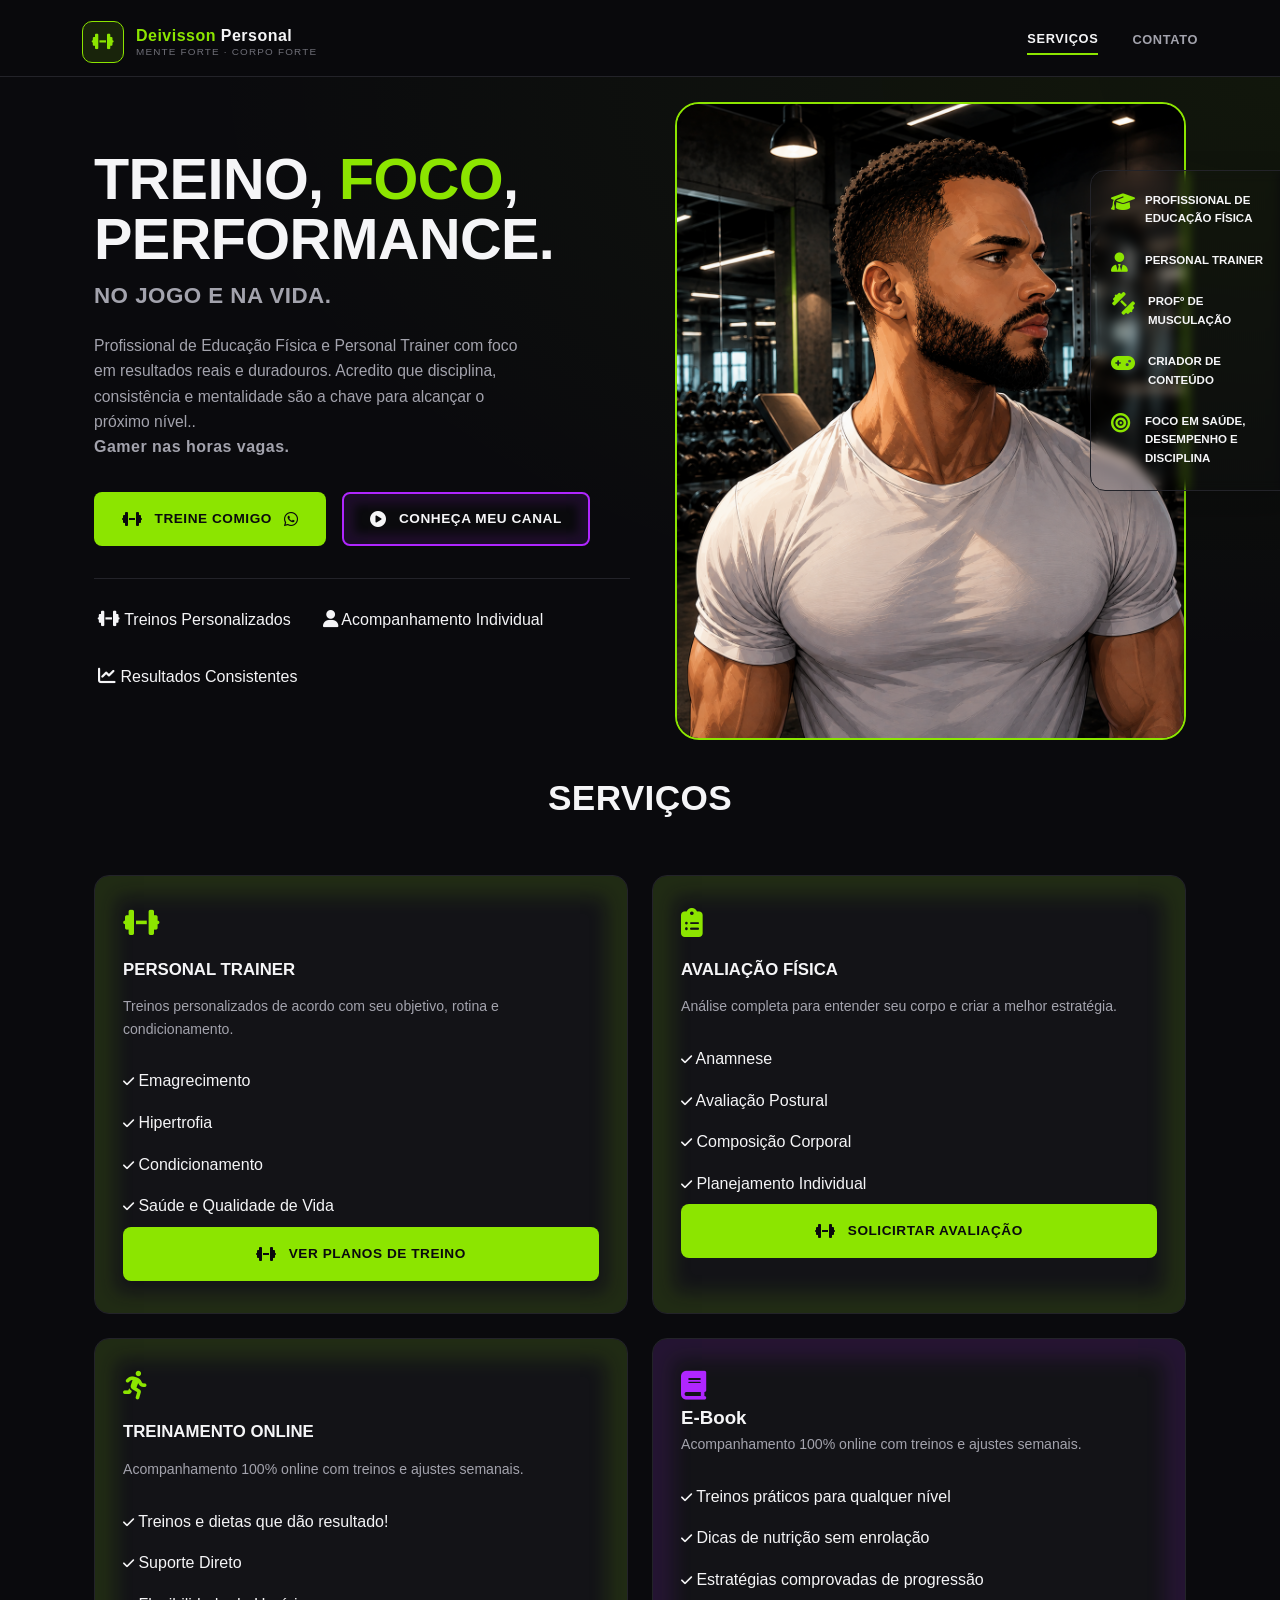
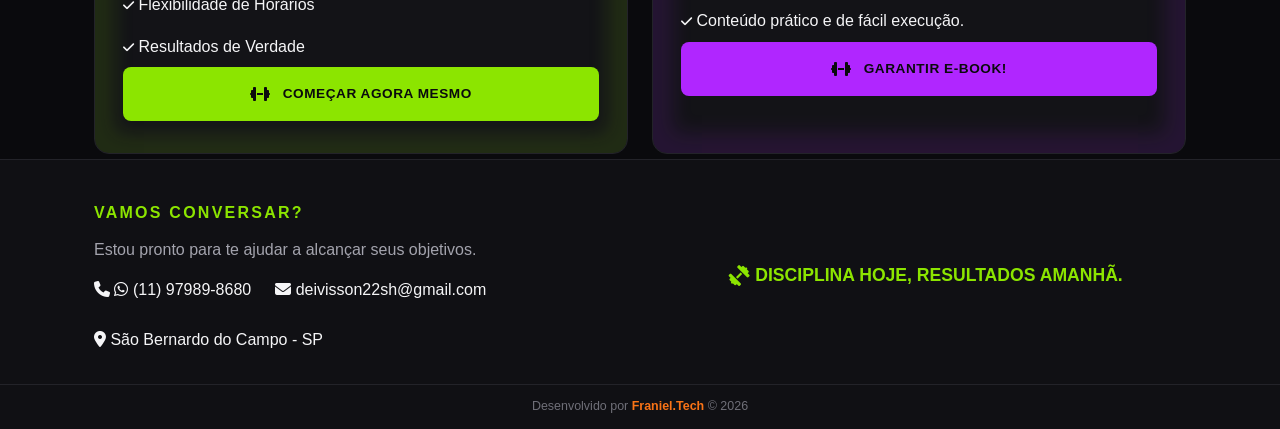
==== commit 5bba49ba: "Removido o menu de formação" ====
--- a/index.html
+++ b/index.html
@@ -23,7 +23,7 @@
 
     <nav class="nav" id="nav">
       <a href="#servicos" class="nav__link">SERVIÇOS</a>
-      <a href="#formacao" class="nav__link nav__link--active">FORMAÇÃO</a>
+    <!--<a href="#formacao" class="nav__link nav__link--active">FORMAÇÃO</a>-->
       <a href="#contato" class="nav__link">CONTATO</a>
     </nav>
 
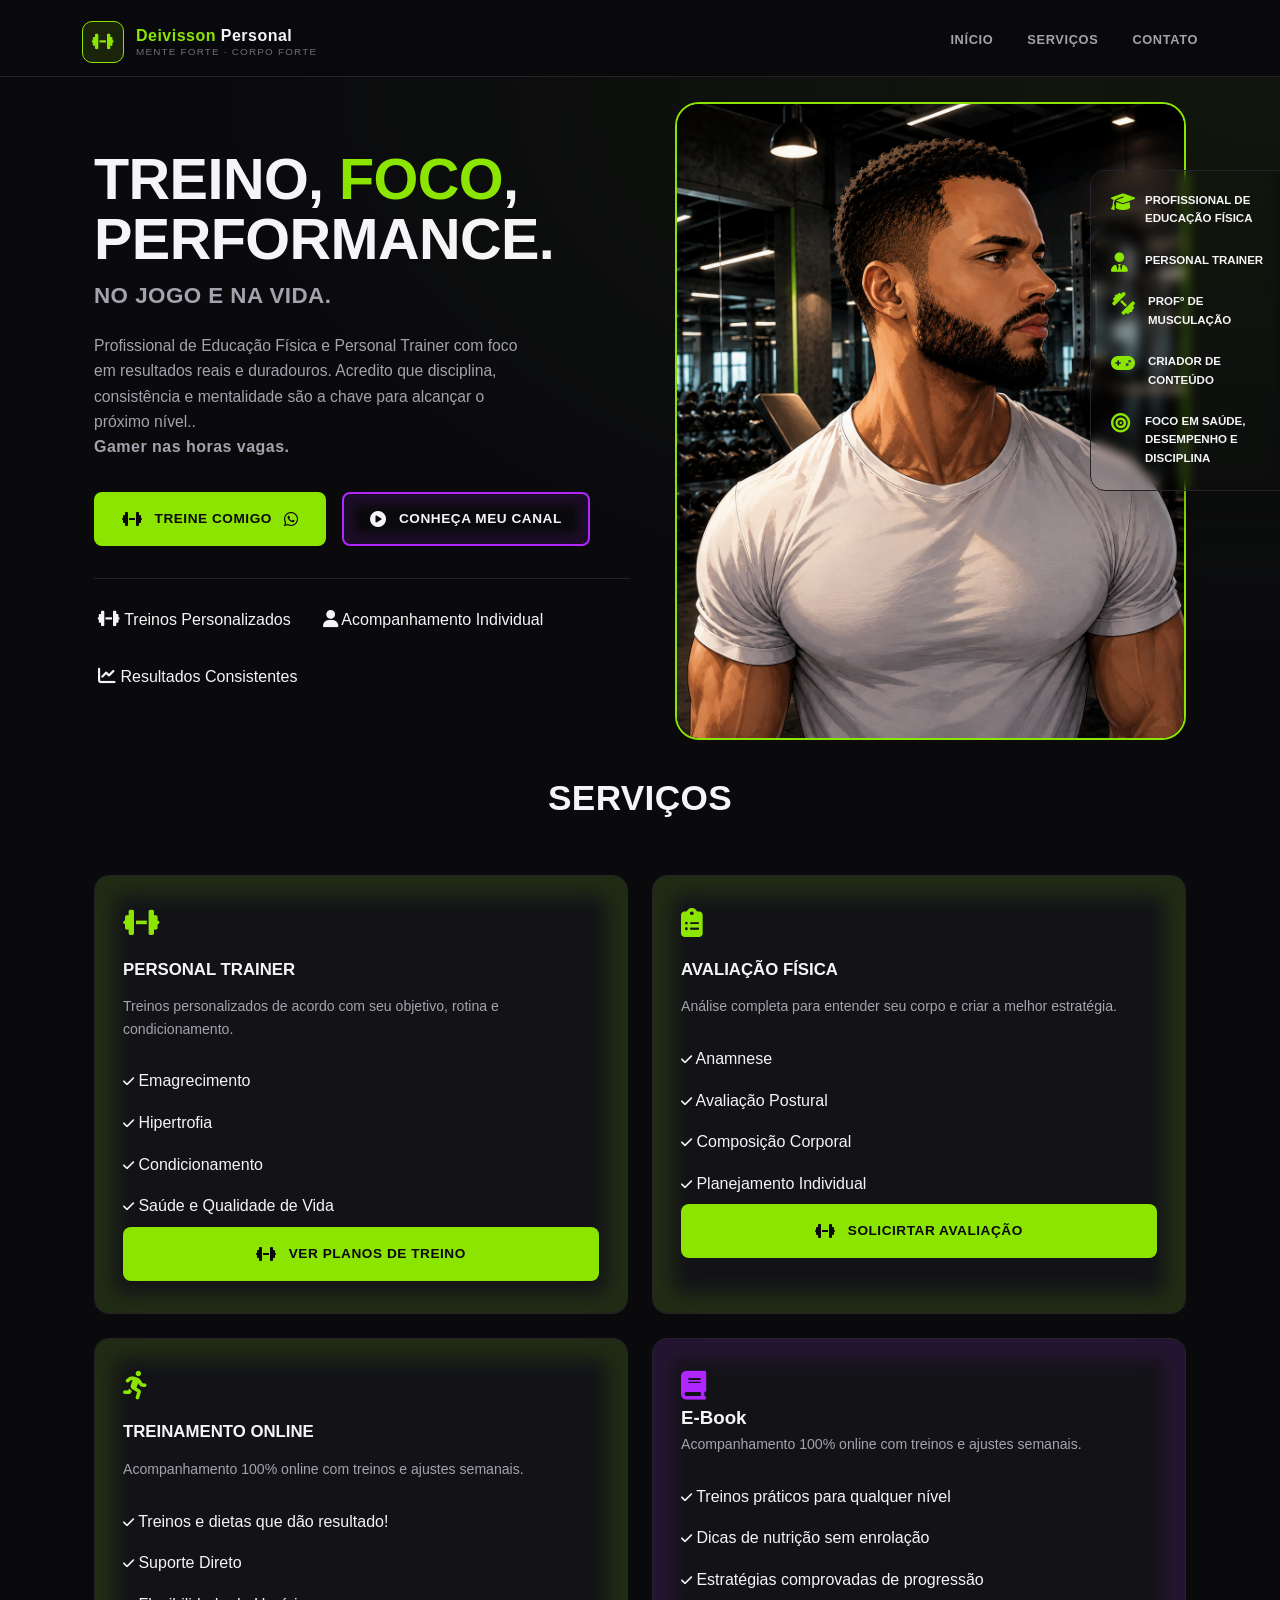
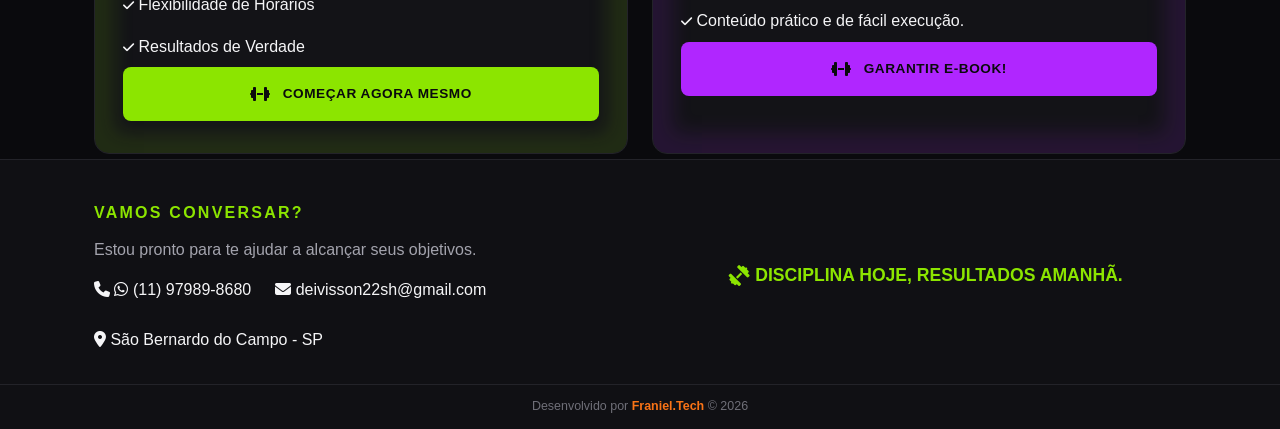
==== commit 4ebfd007: "Ajustada navegação pelo menu" ====
--- a/index.html
+++ b/index.html
@@ -11,7 +11,7 @@
 </head>
 <body>
 
-<header class="header" id="header">
+<header class="header" id="header" >
   <div class="container header__inner">
     <div class="logo">
       <span class="logo__icon"><i class="fa-solid fa-dumbbell"></i></span>
@@ -22,8 +22,8 @@
     </div>
 
     <nav class="nav" id="nav">
+      <a href="#inicio" class="nav__link">INÍCIO</a>
       <a href="#servicos" class="nav__link">SERVIÇOS</a>
-    <!--<a href="#formacao" class="nav__link nav__link--active">FORMAÇÃO</a>-->
       <a href="#contato" class="nav__link">CONTATO</a>
     </nav>
 
@@ -34,10 +34,11 @@
 </header>
 
 <section class="hero">
+  <div class="inicio" id="inicio"></div>
   <div class="container hero__grid">
 
     <div class="hero__content">
-      <h1 class="hero__title">
+      <h1 class="hero__title" >
         TREINO, <span class="accent">FOCO</span>, <br>
         PERFORMANCE.
       </h1>
@@ -103,7 +104,6 @@
   </div>
 </section>
  
-<!-- ===== SERVIÇOS ===== -->
 <section class="services" id="servicos">
   <div class="container">
     <h2 class="section-title section-title--center">SERVIÇOS</h2>
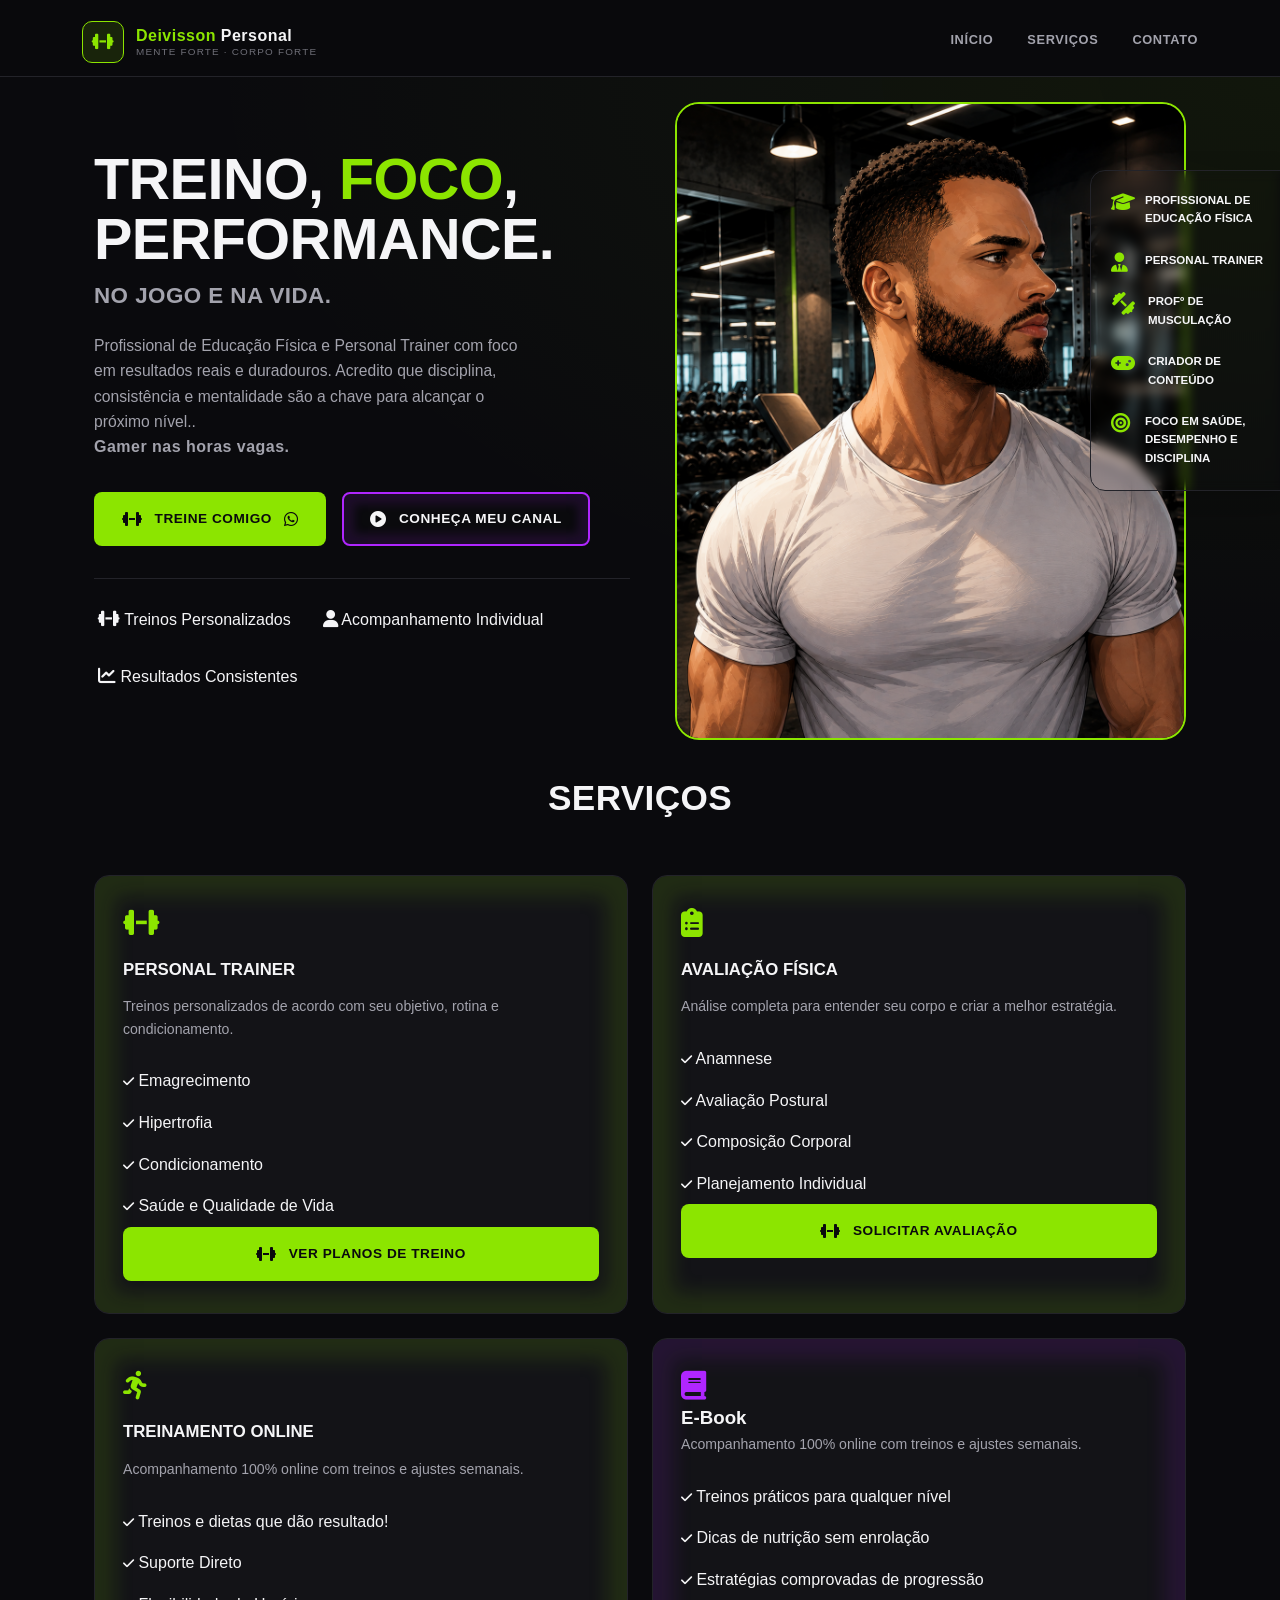
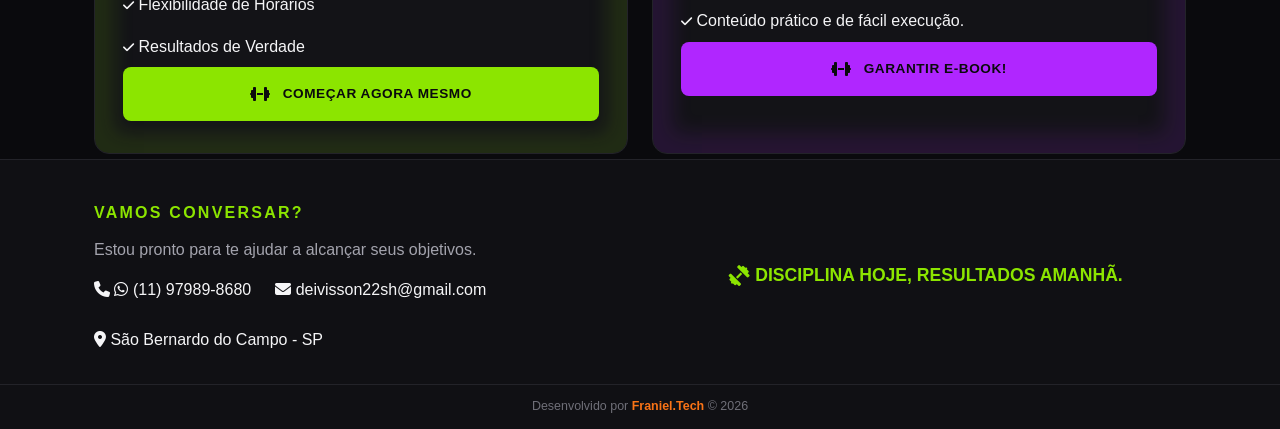
==== commit 3763d352: "Correção de ortografia e adição de botão e página de curriculo (v0.1), ainda oculto na tela." ====
--- a/index.html
+++ b/index.html
@@ -55,6 +55,9 @@
         <a href="https://www.youtube.com/@LiroGameplays" target="_blank" class="btn btn--outline">
           <i class="fa-solid fa-circle-play"></i> CONHEÇA MEU CANAL
         </a>
+        <!--<a href="./profissional/curriculo.html" target="_blank" class="btn btn--outline" style="color: rgb(255,191,0); border: 2px solid rgb(255,191,0); box-shadow: inset 0px 0px 10px 10px rgba(255,191,0, 0.2);">
+          <i class="fa-solid fa-circle-play"></i> VEJA MEU CURRÍCULO
+        </a>-->
       </div>
 
       <ul class="hero__features">
@@ -135,7 +138,7 @@
           <li><i class="fa-solid fa-check"></i> Planejamento Individual</li>
         </ul>
           <a id="aval_fisica" onclick="WhatsApp(this.id)" class="btn btn--primary" style="width: 100%; justify-content: center;">
-          <i class="fa-solid fa-dumbbell"></i> SOLICIRTAR AVALIAÇÃO
+          <i class="fa-solid fa-dumbbell"></i> SOLICITAR AVALIAÇÃO
         </a>
       </div>
  
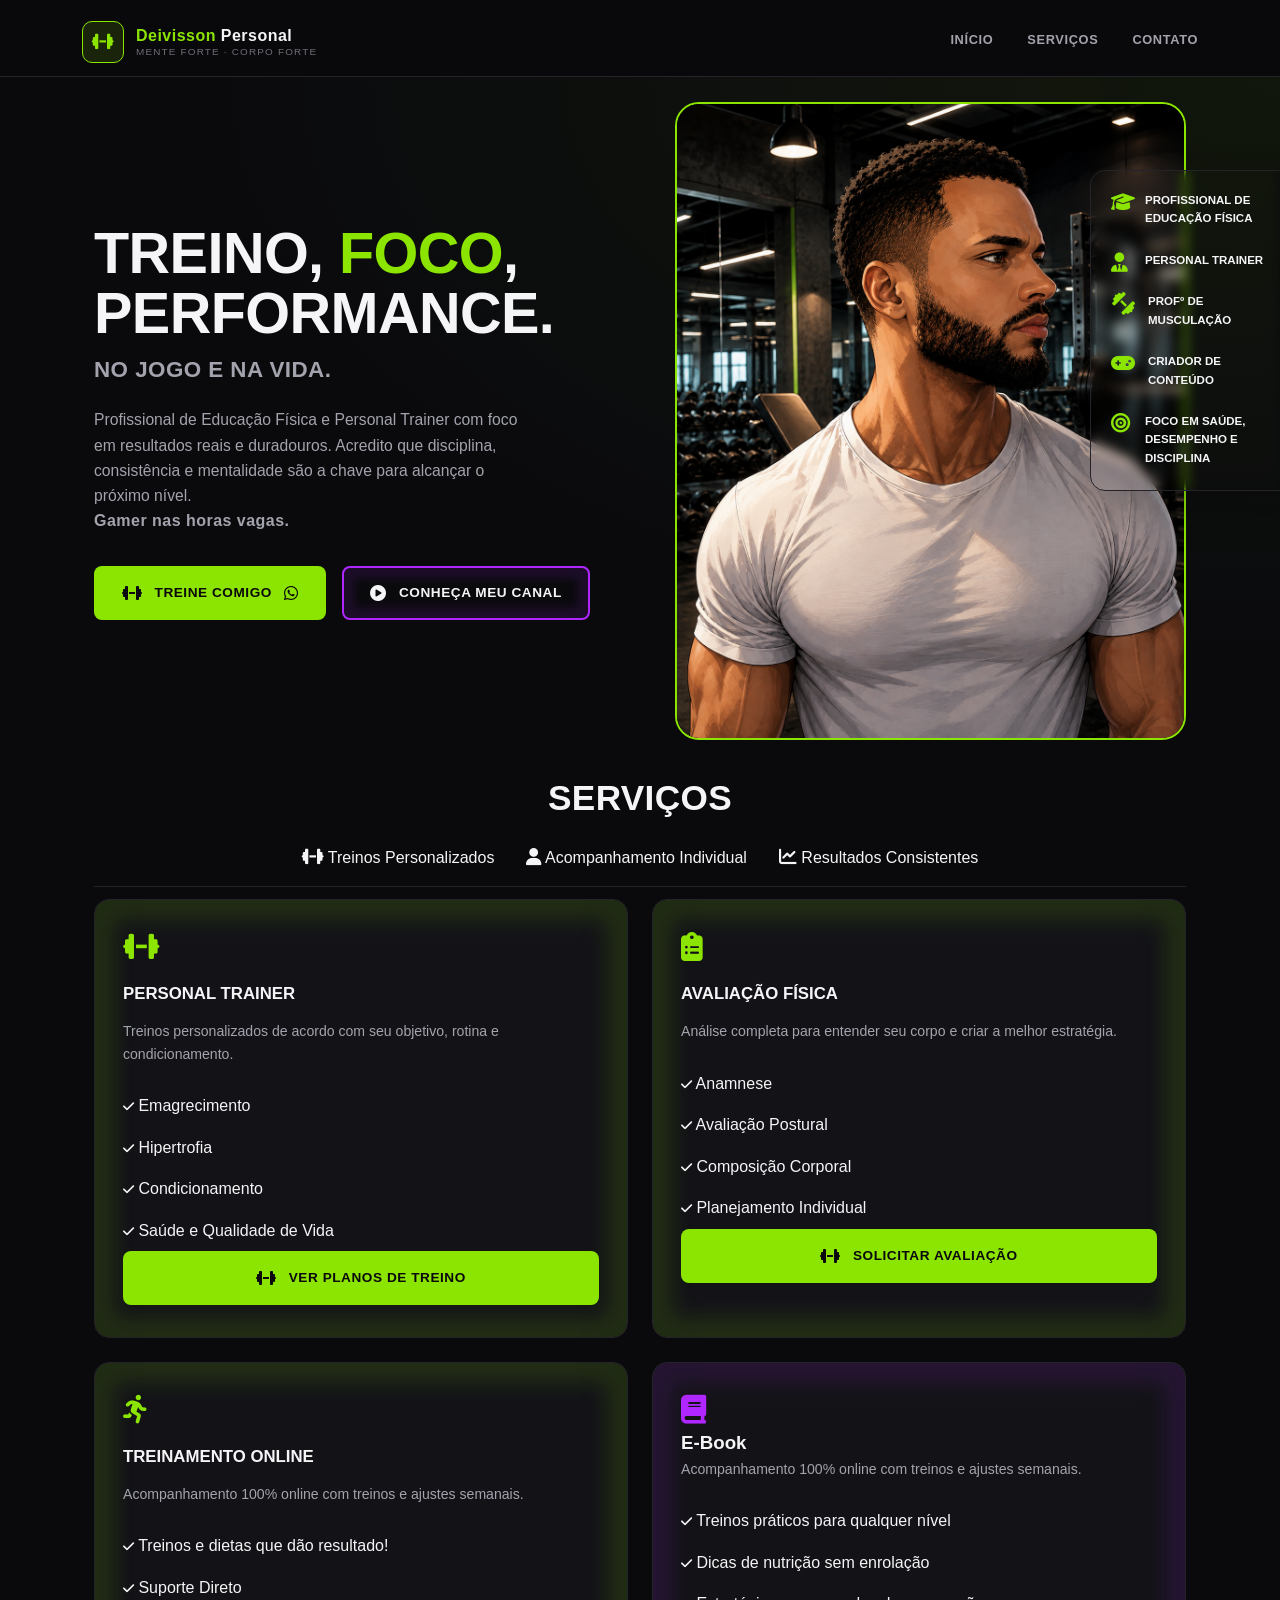
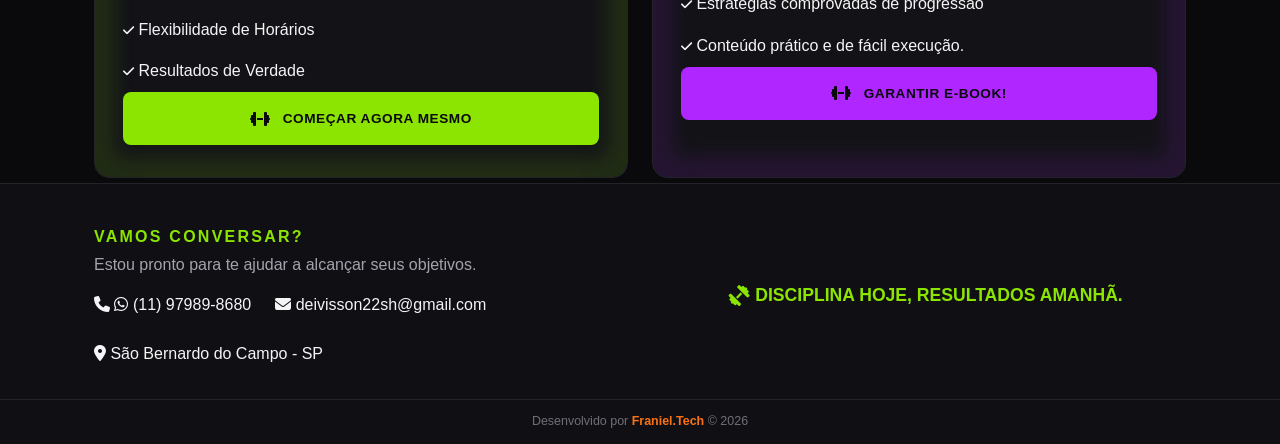
==== commit 6433ea6c: "Melhorias no css, nova animação nos cards de serviços e pequenos ajustes no conteúdo html" ====
--- a/index.html
+++ b/index.html
@@ -3,7 +3,7 @@
 <head>
 <meta charset="UTF-8">
 <meta name="viewport" content="width=device-width, initial-scale=1.0">
-<title>Deivisson Personal-T</title>
+<title>Deivisson Personal</title>
 <link rel="preconnect" href="https://fonts.googleapis.com">
 <link href="https://fonts.googleapis.com/css2?family=Poppins:wght@400;500;600;700;800;900&family=Inter:wght@400;500;600;700&display=swap" rel="stylesheet">
 <link rel="stylesheet" href="https://cdnjs.cloudflare.com/ajax/libs/font-awesome/6.5.1/css/all.min.css">
@@ -44,7 +44,7 @@
       </h1>
       <p class="hero__subtitle">NO JOGO E NA VIDA.</p>
       <p class="hero__desc">
-        Profissional de Educação Física e Personal Trainer  com foco em resultados reais e duradouros. Acredito que disciplina, consistência e mentalidade são a chave para alcançar o próximo nível.. <span class="logo__title"><br>Gamer nas horas vagas.</span>
+        Profissional de Educação Física e Personal Trainer  com foco em resultados reais e duradouros. Acredito que disciplina, consistência e mentalidade são a chave para alcançar o próximo nível. <span class="logo__title"><br>Gamer nas horas vagas.</span>
       </p>
 
       <div class="hero__actions">
@@ -55,16 +55,12 @@
         <a href="https://www.youtube.com/@LiroGameplays" target="_blank" class="btn btn--outline">
           <i class="fa-solid fa-circle-play"></i> CONHEÇA MEU CANAL
         </a>
-        <!--<a href="./profissional/curriculo.html" target="_blank" class="btn btn--outline" style="color: rgb(255,191,0); border: 2px solid rgb(255,191,0); box-shadow: inset 0px 0px 10px 10px rgba(255,191,0, 0.2);">
+        <!--<a href="./profissional/curriculo.html" target="_blank" class="btn btn--outline" style="color: rgb(255,191,0); border: 2px solid rgb(255,191,0); box-shadow: inset 0px 0px 10px 10px var(--yellow-soft);">
           <i class="fa-solid fa-circle-play"></i> VEJA MEU CURRÍCULO
         </a>-->
       </div>
 
-      <ul class="hero__features">
-        <li><i class="fa-solid fa-dumbbell"></i> Treinos Personalizados</li>
-        <li><i class="fa-solid fa-user"></i> Acompanhamento Individual</li>
-        <li><i class="fa-solid fa-chart-line"></i> Resultados Consistentes</li>
-      </ul>
+
     </div>
 
     <div class="hero__media">
@@ -74,9 +70,9 @@
           <img src="./media/img01.png" alt="Personal trainer" class="hero__img">
         </div>
 
+     
 </section>
-      </div>
-
+      
       <div class="info-card">
         <div class="info-card__item">
           <i class="fa-solid fa-graduation-cap"></i>
@@ -103,14 +99,21 @@
         </div>
       </div>
     </div>
-
+ 
   </div>
 </section>
  
 <section class="services" id="servicos">
   <div class="container">
     <h2 class="section-title section-title--center">SERVIÇOS</h2>
- 
+
+    <ul class="hero__features">
+        <li><i class="fa-solid fa-dumbbell"></i> Treinos Personalizados</li>
+        <li><i class="fa-solid fa-user"></i> Acompanhamento Individual</li>
+        <li><i class="fa-solid fa-chart-line"></i> Resultados Consistentes</li>
+    </ul>
+
+
     <div class="services__grid">
       <div class="service-card" >
         <i class="fa-solid fa-dumbbell service-card__icon"></i>
--- a/style/style.css
+++ b/style/style.css
@@ -11,8 +11,8 @@
    8. Responsivo (1024px / 768px / 480px)
    9. Acessibilidade (reduced motion)
    ========================================================================== */
- 
- 
+
+
 /* ==========================================================================
    1. RESET
    ========================================================================== */
@@ -23,13 +23,13 @@
   padding: 0;
   box-sizing: border-box;
 }
- 
+
 ul { list-style: none; }
 a  { text-decoration: none; color: inherit; }
 i  { line-height: 1; }
 img { max-width: 100%; display: block; }
- 
- 
+
+
 /* ==========================================================================
    2. TOKENS
    ========================================================================== */
@@ -39,21 +39,24 @@
   --bg-alt: #101014;
   --bg-card: #131317;
   --border: #232329;
- 
+
   --green: #8ce500;
   --green-soft: rgba(140, 229, 0, 0.12);
   --purple: #b026ff;
   --purple-soft: rgba(176, 38, 255, 0.12);
- 
+
   --white: #f5f5f7;
   --gray: #a3a3ad;
   --gray-dim: #6f6f78;
- 
+
+  --yellow-soft: rgba(255, 191, 0, 0.1);
+
   /* Tipografia */
   --font-display: 'Poppins', sans-serif;
   --font-body: 'Inter', sans-serif;
- 
+
   /* Escala de espaçamento (evita números soltos pelo arquivo) */
+  --space-0: 2px;
   --space-1: 4px;
   --space-2: 8px;
   --space-3: 12px;
@@ -65,29 +68,29 @@
   --space-12: 48px;
   --space-16: 64px;
   --space-20: 80px;
- 
+
   /* Layout */
   --radius-sm: 8px;
   --radius-md: 10px;
   --radius-lg: 15px;
   --radius-xl: 24px;
   --container: 1140px;
- 
+
   /* Transições reutilizáveis */
   --ease: 0.25s ease;
 
-  /* Padronização de fundo desfocado*/
+  /* Padronização de fundo desfocado */
   --blur-filter: blur(6px);
 }
- 
- 
+
+
 /* ==========================================================================
    3. BASE
    ========================================================================== */
 html {
   scroll-behavior: smooth;
 }
- 
+
 body {
   background: var(--bg);
   color: var(--white);
@@ -95,13 +98,13 @@
   line-height: 1.6;
   -webkit-font-smoothing: antialiased;
 }
- 
+
 :focus-visible {
   outline: 2px solid var(--green);
   outline-offset: 3px;
 }
- 
- 
+
+
 /* ==========================================================================
    4. UTILITÁRIOS
    ========================================================================== */
@@ -110,8 +113,7 @@
   margin: 0 auto;
   padding: 0 var(--space-6);
 }
- 
-/* Rótulo pequeno de destaque acima de um título de seção (ex: "SOBRE MIM") */
+
 .contacts {
   display: inline-block;
   font-family: var(--font-display);
@@ -119,27 +121,27 @@
   font-size: 1rem;
   letter-spacing: 0.14em;
   color: var(--green);
-  margin-bottom: var(--space-3);
+  margin-bottom: var(--space-0);
 }
 .contacts--purple { color: var(--purple); }
- 
+
 .section-title {
   font-family: var(--font-display);
   font-weight: 800;
   font-size: clamp(1.6rem, 3vw, 2.2rem);
   letter-spacing: 0.01em;
-  margin-bottom: var(--space-5);
+  margin-bottom: var(--space-0);
 }
 .section-title--center {
   text-align: center;
-  margin-bottom: var(--space-12);
-}
- 
- 
+  margin-bottom: var(--space-0);
+}
+
+
 /* ==========================================================================
    5. COMPONENTES
    ========================================================================== */
- 
+
 /* --- Botões --- */
 .btn {
   display: inline-flex;
@@ -156,7 +158,7 @@
   transition: transform var(--ease), box-shadow var(--ease), background var(--ease);
 }
 .btn i { font-size: 1rem; }
- 
+
 .btn--primary {
   background: var(--green);
   color: var(--bg);
@@ -180,15 +182,13 @@
   border-color: var(--purple);
   color: var(--white);
   box-shadow: inset 0px 0px 10px 10px var(--purple-soft);
-
-}
-
+}
 .btn--outline:hover {
   background: var(--purple-soft);
   box-shadow: 0 10px 24px var(--purple-soft);
   transform: translateY(-2px);
 }
- 
+
 /* --- Listas com ícone --- */
 .icon-list li {
   display: flex;
@@ -198,8 +198,8 @@
   color: var(--gray);
 }
 .icon-list i { color: var(--green); }
- 
- 
+
+
 /* ==========================================================================
    6. HEADER / NAVEGAÇÃO
    ========================================================================== */
@@ -212,54 +212,43 @@
   border-bottom: 1px solid var(--border);
   padding: 5px;
 }
- 
+
 .header__inner {
   display: flex;
   align-items: center;
   justify-content: space-between;
   padding: var(--space-4) var(--space-3) var(--space-2);
 }
- 
+
 .logo {
   display: flex;
   align-items: center;
   gap: var(--space-3);
 }
- 
+
 .logo__icon {
   width: 42px;
   height: 42px;
   display: flex;
   align-items: center;
   justify-content: center;
+  border: 1px solid var(--green);
+  border-radius: var(--radius-md);
+  background: var(--green-soft);
   color: var(--green);
   font-size: 1.1rem;
 }
 
-.dumbbell__icon{
+.dumbbell__icon {
   display: flex;
   align-items: center;
   justify-content: center;
   color: var(--green);
   font-size: 1.1rem;
 }
-
-#dumbbell_left{
-  transform: rotate(-45deg);
-  padding: 5px;
-}
-
-#dumbbell_right{
-  transform: rotate(45deg);
-
-}
-
-.logo__icon {
-  border: 1px solid var(--green);
-  border-radius: var(--radius-md);
-  background: var(--green-soft);
-}
- 
+#dumbbell_left  { transform: rotate(-45deg); padding: 5px; }
+#dumbbell_right { transform: rotate(45deg); }
+
 .logo__text {
   display: flex;
   flex-direction: column;
@@ -277,7 +266,7 @@
   letter-spacing: 0.12em;
   color: var(--gray-dim);
 }
- 
+
 .nav {
   display: flex;
   align-items: center;
@@ -298,7 +287,7 @@
   border-bottom: 2px solid var(--green);
 }
 .nav__link--accent { color: var(--green); }
- 
+
 .nav-toggle {
   display: none;
   background: none;
@@ -307,25 +296,25 @@
   font-size: 1.4rem;
   cursor: pointer;
 }
- 
- 
+
+
 /* ==========================================================================
    7. HERO
    ========================================================================== */
 .hero {
-    padding: 25px 5px;
-   background:
+  padding: 25px 5px;
+  background:
     radial-gradient(ellipse at top right, rgba(140, 229, 0, 0.06), transparent 60%),
     var(--bg);
 }
- 
+
 .hero__grid {
   display: grid;
   grid-template-columns: 1.05fr 1fr;
   gap: 45px;
   align-items: center;
 }
- 
+
 .hero__title {
   font-family: var(--font-display);
   font-weight: 900;
@@ -334,7 +323,7 @@
   letter-spacing: -0.01em;
 }
 .hero__title .accent { color: var(--green); }
- 
+
 .hero__subtitle {
   font-family: var(--font-display);
   font-weight: 700;
@@ -343,28 +332,30 @@
   letter-spacing: 0.02em;
   margin-top: var(--space-2);
 }
- 
+
 .hero__desc {
   max-width: 440px;
   color: var(--gray);
   font-size: 0.98rem;
   margin-top: var(--space-5);
 }
- 
+
 .hero__actions {
   display: flex;
   flex-wrap: wrap;
   gap: var(--space-4);
   margin-top: var(--space-8);
 }
- 
+
 .hero__features {
   display: flex;
   flex-wrap: wrap;
   gap: var(--space-6);
-  margin-top: var(--space-8);
-  padding-top: var(--space-6);
-  border-top: 1px solid var(--border);
+  margin-bottom: var(--space-3);
+  padding-top: var(--space-3);
+  padding-bottom: var(--space-3);
+  border-bottom: 1px solid var(--border);
+  justify-content: center;
 }
 .hero__features li {
   border-radius: 25px;
@@ -372,15 +363,16 @@
   transition: background-color var(--ease), color var(--ease), box-shadow var(--ease);
 }
 .hero__features li:hover {
-  background-color: var(--purple-soft);
+  background-color: var(--yellow-soft);
+  backdrop-filter: var(--blur-filter);
   color: var(--white);
-  box-shadow: 3px 6px 14px 0 var(--purple-soft);
+  box-shadow: 0px 0px 20px 11px var(--yellow-soft);
 }
 .hero__features i { font-size: 1.1rem; }
- 
+
 /* --- Mídia do hero --- */
 .hero__media { position: relative; }
- 
+
 .hero__frame {
   position: relative;
   aspect-ratio: 4 / 5;
@@ -389,7 +381,7 @@
   overflow: hidden;
   background: linear-gradient(160deg, #16181a, #0a0a0d 70%);
 }
- 
+
 .hero__placeholder {
   width: 100%;
   height: 100%;
@@ -400,7 +392,7 @@
   font-size: 6rem;
   background: repeating-linear-gradient(135deg, rgba(140, 229, 0, 0.04) 0 2px, transparent 2px 24px);
 }
- 
+
 .hero__img,
 .about__img,
 .youtube__img {
@@ -408,7 +400,7 @@
   height: 100%;
   object-fit: cover;
 }
- 
+
 /* --- Card de credenciais flutuante --- */
 .info-card {
   position: absolute;
@@ -424,7 +416,7 @@
   box-shadow: 0 20px 40px rgba(0, 0, 0, 0.2);
   backdrop-filter: blur(6px);
 }
- 
+
 .info-card__item {
   display: flex;
   align-items: flex-start;
@@ -448,8 +440,15 @@
   color: var(--gray-dim);
   font-size: 0.68rem;
 }
- 
- 
+.info-card__item:hover {
+  background-color: var(--yellow-soft);
+  backdrop-filter: var(--blur-filter);
+  color: var(--white);
+  box-shadow: 5px 1px 20px 12px var(--yellow-soft);
+  border-radius: 25px;
+}
+
+
 /* ==========================================================================
    7.1 SOBRE MIM
    ========================================================================== */
@@ -457,14 +456,14 @@
   padding: var(--space-20) 0;
   background: var(--bg-alt);
 }
- 
+
 .about__grid {
   display: grid;
   grid-template-columns: 0.9fr 1.1fr;
   gap: 60px;
   align-items: center;
 }
- 
+
 .about__placeholder {
   aspect-ratio: 4 / 5;
   display: flex;
@@ -477,20 +476,20 @@
   font-size: 5rem;
   transform: rotate(-2deg);
 }
- 
+
 .about__content p {
   max-width: 520px;
   color: var(--gray);
   margin-bottom: var(--space-4);
 }
- 
+
 .stats {
   display: grid;
   grid-template-columns: repeat(4, 1fr);
   gap: var(--space-4);
   margin-top: var(--space-8);
 }
- 
+
 .stat {
   background: var(--bg-card);
   border: 1px solid var(--border);
@@ -517,38 +516,44 @@
   font-size: 0.66rem;
   letter-spacing: 0.04em;
 }
- 
- 
+
+
 /* ==========================================================================
    7.2 SERVIÇOS
    ========================================================================== */
-.services { padding: 5px}
- 
+.services { padding: 5px; }
+
 .services__grid {
   display: grid;
   grid-template-columns: repeat(2, 1fr);
   gap: var(--space-6);
 }
- 
-.service-card, .service-card-2{
+
+.service-card,
+.service-card-2 {
+  position: relative;
   background: var(--bg-card);
   border: 1px solid var(--border);
   border-radius: var(--radius-lg);
   padding: var(--space-8) 28px;
   transition: transform var(--ease), border-color var(--ease);
-  box-shadow: inset 0px 0px 20px 20px var(--green-soft);
-
+
+  /* "Respiração" verde: o glow interno incha e volta ao normal em ciclo suave */
+  box-shadow: inset 0 0 20px 20px var(--green-soft);
+  animation: breathe-green 4s ease-in-out infinite;
 }
 
 .service-card-2 {
-  box-shadow: inset 0px 0px 20px 20px var(--purple-soft);
+  box-shadow: inset 0 0 20px 20px var(--purple-soft);
+  /* leve atraso: os cards "respiram" fora de sincronia, fica mais natural */
+  animation: breathe-purple 4s ease-in-out infinite;
+  animation-delay: -2s;
 }
 
 .service-card:hover {
   transform: translateY(-6px);
   border-color: var(--green);
 }
-
 .service-card-2:hover {
   transform: translateY(-6px);
   border-color: var(--purple);
@@ -561,7 +566,6 @@
   font-size: 1.8rem;
 }
 
-
 .service-card h3 {
   font-family: var(--font-display);
   font-weight: 700;
@@ -569,12 +573,7 @@
   margin-bottom: var(--space-3);
 }
 
-.service-card p {
-  color: var(--gray);
-  font-size: 0.88rem;
-  margin-bottom: var(--space-5);
-}
- 
+.service-card p,
 .service-card-2 p {
   color: var(--gray);
   font-size: 0.88rem;
@@ -583,8 +582,25 @@
 
 .check-list li { padding: var(--space-2) 0; }
 .check-list i { font-size: 0.8rem; }
- 
- 
+
+
+@keyframes breathe-green {
+  0%, 100% { box-shadow: inset 0 0 30px 30px var(--green-soft); }
+  25%      { box-shadow: inset 0 0 40px 40px var(--green-soft); }
+  25%      { box-shadow: inset 0 0 50px 50px var(--green-soft); }
+  75%, 100% { box-shadow: inset 0 0 40px 40px var(--green-soft); }
+  100%      { box-shadow: inset 0 0 30px 30px var(--green-soft); }
+}
+
+@keyframes breathe-purple {
+  0%, 100% { box-shadow: inset 0 0 30px 30px var(--purple-soft); }
+  25%      { box-shadow: inset 0 0 40px 40px var(--purple-soft); }
+  25%      { box-shadow: inset 0 0 50px 50px var(--purple-soft); }
+  75%, 100% { box-shadow: inset 0 0 40px 40px var(--purple-soft); }
+  100%      { box-shadow: inset 0 0 30px 30px var(--purple-soft); }
+}
+
+
 /* ==========================================================================
    7.3 FORMAÇÃO / YOUTUBE (split)
    ========================================================================== */
@@ -593,7 +609,7 @@
   grid-template-columns: 1fr 1fr;
 }
 .split__col { padding: var(--space-20) 60px; }
- 
+
 .split__col--formation { background: var(--bg-alt); }
 .split__col--youtube {
   background:
@@ -605,7 +621,7 @@
   color: var(--gray);
   margin-bottom: var(--space-6);
 }
- 
+
 .formation-item {
   display: flex;
   align-items: flex-start;
@@ -638,7 +654,7 @@
   color: var(--gray-dim);
   font-size: 0.82rem;
 }
- 
+
 .youtube__placeholder {
   aspect-ratio: 16 / 9;
   display: flex;
@@ -651,8 +667,8 @@
   color: var(--purple);
   font-size: 3.5rem;
 }
- 
- 
+
+
 /* ==========================================================================
    7.4 FOOTER
    ========================================================================== */
@@ -661,7 +677,7 @@
   background: var(--bg-alt);
   border-top: 1px solid var(--border);
 }
- 
+
 .footer__grid {
   display: grid;
   grid-template-columns: 1fr 1fr;
@@ -669,18 +685,18 @@
   align-items: center;
   padding-bottom: var(--space-8);
 }
- 
+
 .footer__contact p {
   color: var(--gray);
   margin-bottom: 14px;
 }
- 
+
 .footer__list {
   display: flex;
   flex-wrap: wrap;
   gap: var(--space-6);
 }
- 
+
 .footer__quote {
   position: relative;
   text-align: right;
@@ -697,7 +713,7 @@
   font-size: clamp(1.3rem, 2.5vw, 1.8rem);
   line-height: 1.25;
 }
- 
+
 .footer__bottom {
   padding: var(--space-3) 0;
   border-top: 1px solid var(--border);
@@ -706,36 +722,35 @@
   text-align: center;
 }
 
- 
+
 /* ==========================================================================
    8. RESPONSIVO
    Breakpoints: 1024px (tablet) · 768px (tablet retrato / mobile grande) · 480px (celular)
    ========================================================================== */
- 
+
 /* --- ≤ 1024px: tablets --- */
 @media (max-width: 1024px) {
-  .hero__grid {
-    grid-template-columns: 1fr;
-  }
+  .hero__grid { grid-template-columns: 1fr; }
   .hero__media { max-width: 420px; margin: 0 auto; }
- 
+
   .about__grid { grid-template-columns: 1fr; }
   .about__grid { display: flex; flex-direction: column-reverse; }
   .about__placeholder { max-width: 420px; margin: 0 auto; }
- 
+
   .services__grid { grid-template-columns: repeat(2, 1fr); }
- 
+
   .split { grid-template-columns: 1fr; }
   .split__col { padding: var(--space-16) var(--space-8); }
- 
+
   .footer__grid { grid-template-columns: 1fr; text-align: left; }
   .footer__quote { text-align: left; }
   .info-card {
-        position: absolute;
-        top: 600px;
-        right: 105px;
-  }
-.nav {
+    position: absolute;
+    top: 600px;
+    right: 105px;
+  }
+
+  .nav {
     position: fixed;
     right: 10px;
     z-index: 99;
@@ -751,28 +766,23 @@
     background-color: rgba(0, 0, 0, 0.9);
     backdrop-filter: blur(6px);
   }
-
- .nav.is-open {
-        transform: translateY(0);
-        opacity: 1;
-        top: 85px;
-    }
-
+  .nav.is-open {
+    transform: translateY(0);
+    opacity: 1;
+    top: 85px;
+  }
   .nav__link {
     width: 100%;
     padding: var(--space-4) 0;
     border-bottom: 1px solid var(--border);
-
   }
   .nav-toggle { display: block; }
- 
 }
 
 /* --- ≤ 768px: mobile grande / tablet retrato --- */
 @media (max-width: 768px) {
   .container { padding: 0 var(--space-4); }
- 
-  /* Menu vira painel deslizante no topo */
+
   .nav {
     position: fixed;
     right: 10px;
@@ -788,64 +798,66 @@
     box-shadow: 0 20px 40px rgba(0, 0, 0, 0.2);
     background-color: rgba(0, 0, 0, 0.75);
   }
-
- .nav.is-open {
-        transform: translateY(0);
-        opacity: 1;
-        top: 60px;
-    }
-
+  .nav.is-open {
+    transform: translateY(0);
+    opacity: 1;
+    top: 60px;
+  }
   .nav__link {
     width: 100%;
     padding: var(--space-4) 0;
     border-bottom: 1px solid var(--border);
-
   }
   .nav-toggle { display: block; }
- 
+
   .hero { padding: var(--space-5) 0; }
   .hero__actions { flex-direction: column; align-items: stretch; }
   .hero__actions .btn { justify-content: center; }
- 
-    .info-card {
-        right: 60px; 
-        position: static;
-        width: auto;
-        height: auto;
-    }
- 
+
+  .info-card {
+    right: 60px;
+    position: static;
+    width: auto;
+    height: auto;
+  }
+
   .stats { grid-template-columns: repeat(2, 1fr); }
   .services__grid { grid-template-columns: 1fr; }
   .split__col { padding: var(--space-12) var(--space-6); }
- 
+
   .contacts { font-size: 1.1rem; }
 }
- 
+
 /* --- ≤ 480px: celular --- */
 @media (max-width: 480px) {
   .hero__title { font-size: 2rem; }
   .hero__frame { max-width: 260px; margin: 0 auto; }
- 
+
   .stats { grid-template-columns: 1fr 1fr; gap: var(--space-3); }
   .stat { padding: var(--space-4) var(--space-3); }
- 
+
   .footer { padding: var(--space-3); }
   .footer__grid { padding-bottom: var(--space-3); }
   .footer__quote p {
     position: static;
     text-align: left;
   }
- 
-  .logo__sub { display: none; } /* evita quebra de linha em telas muito estreitas */
-}
- 
- 
+
+  .logo__sub { display: none; }
+}
+
+
 /* ==========================================================================
    9. ACESSIBILIDADE
    ========================================================================== */
-@media (prefers-reduced-motion: reduce) {
+/* @media (prefers-reduced-motion: reduce) {
   * {
     transition: none !important;
     scroll-behavior: auto !important;
   }
-}+  .service-card,
+  .service-card-2 {
+    animation: none;
+  }
+}
+  */ 
